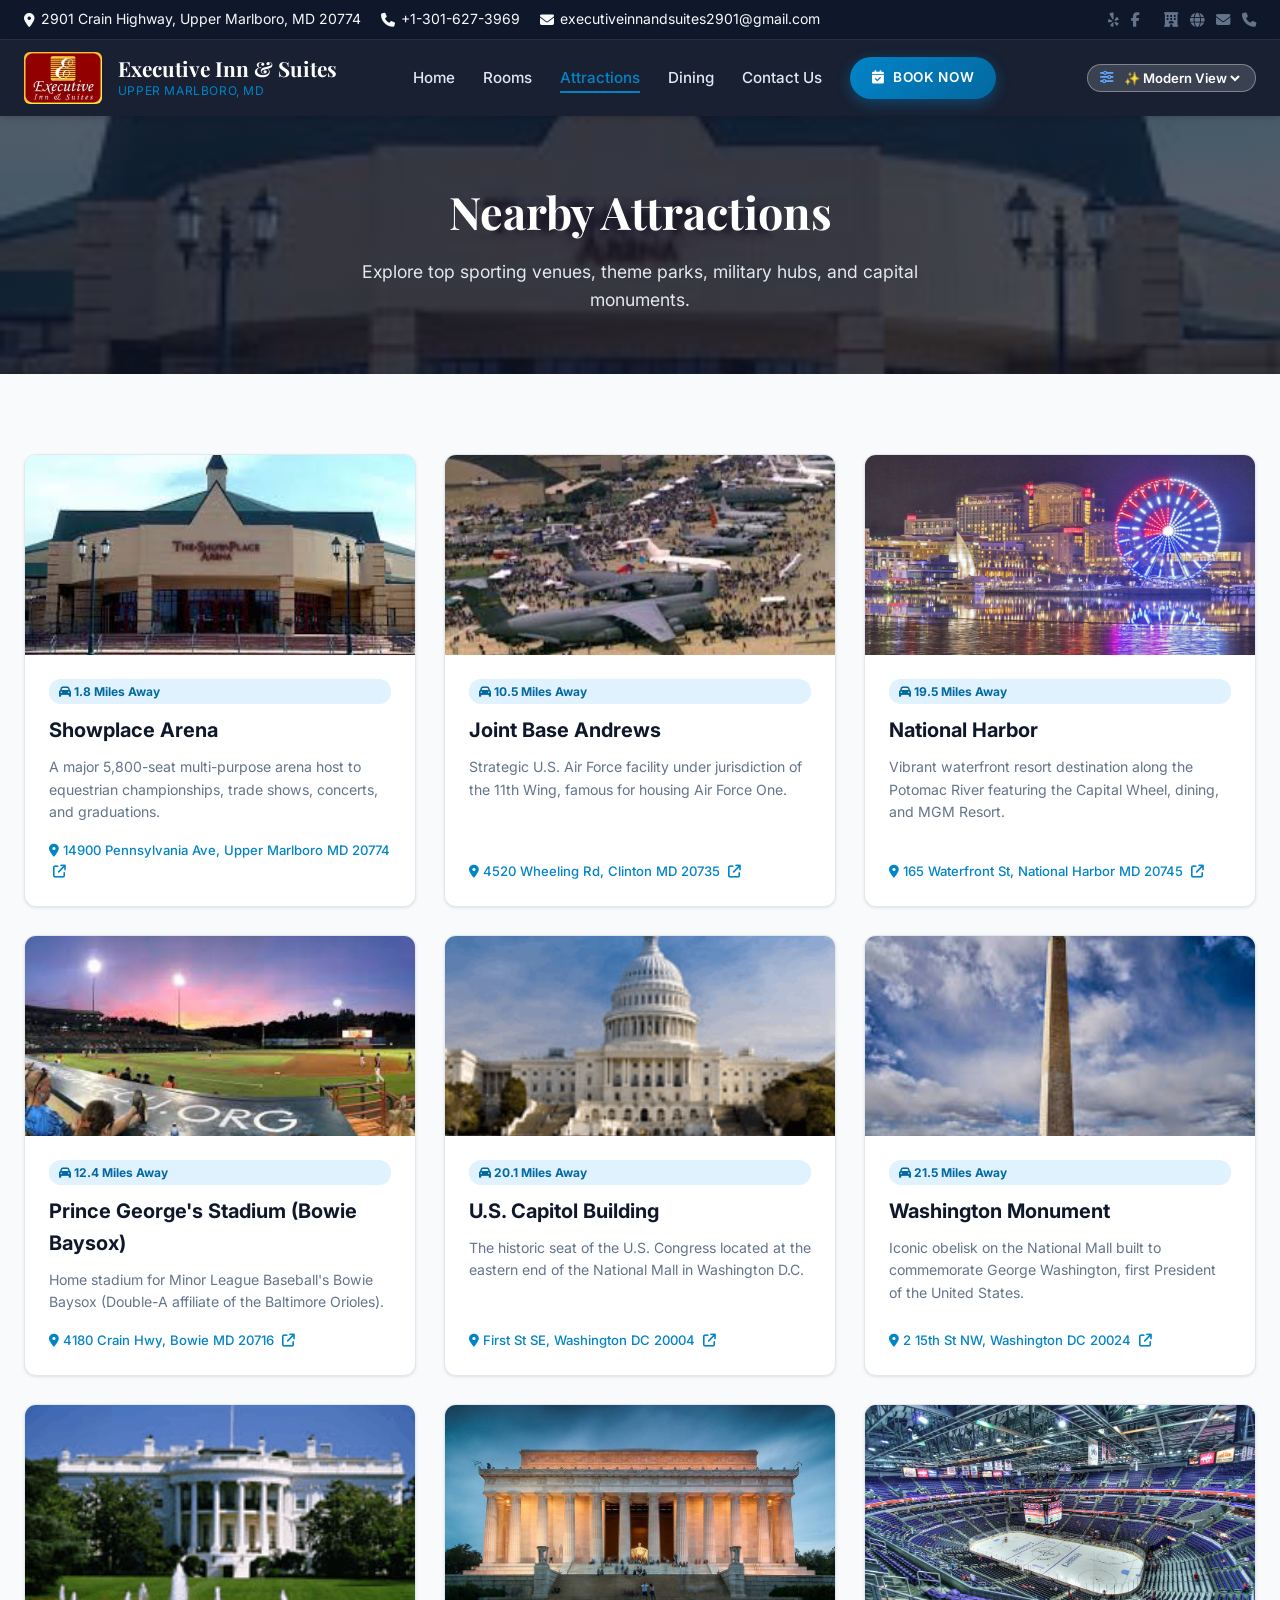
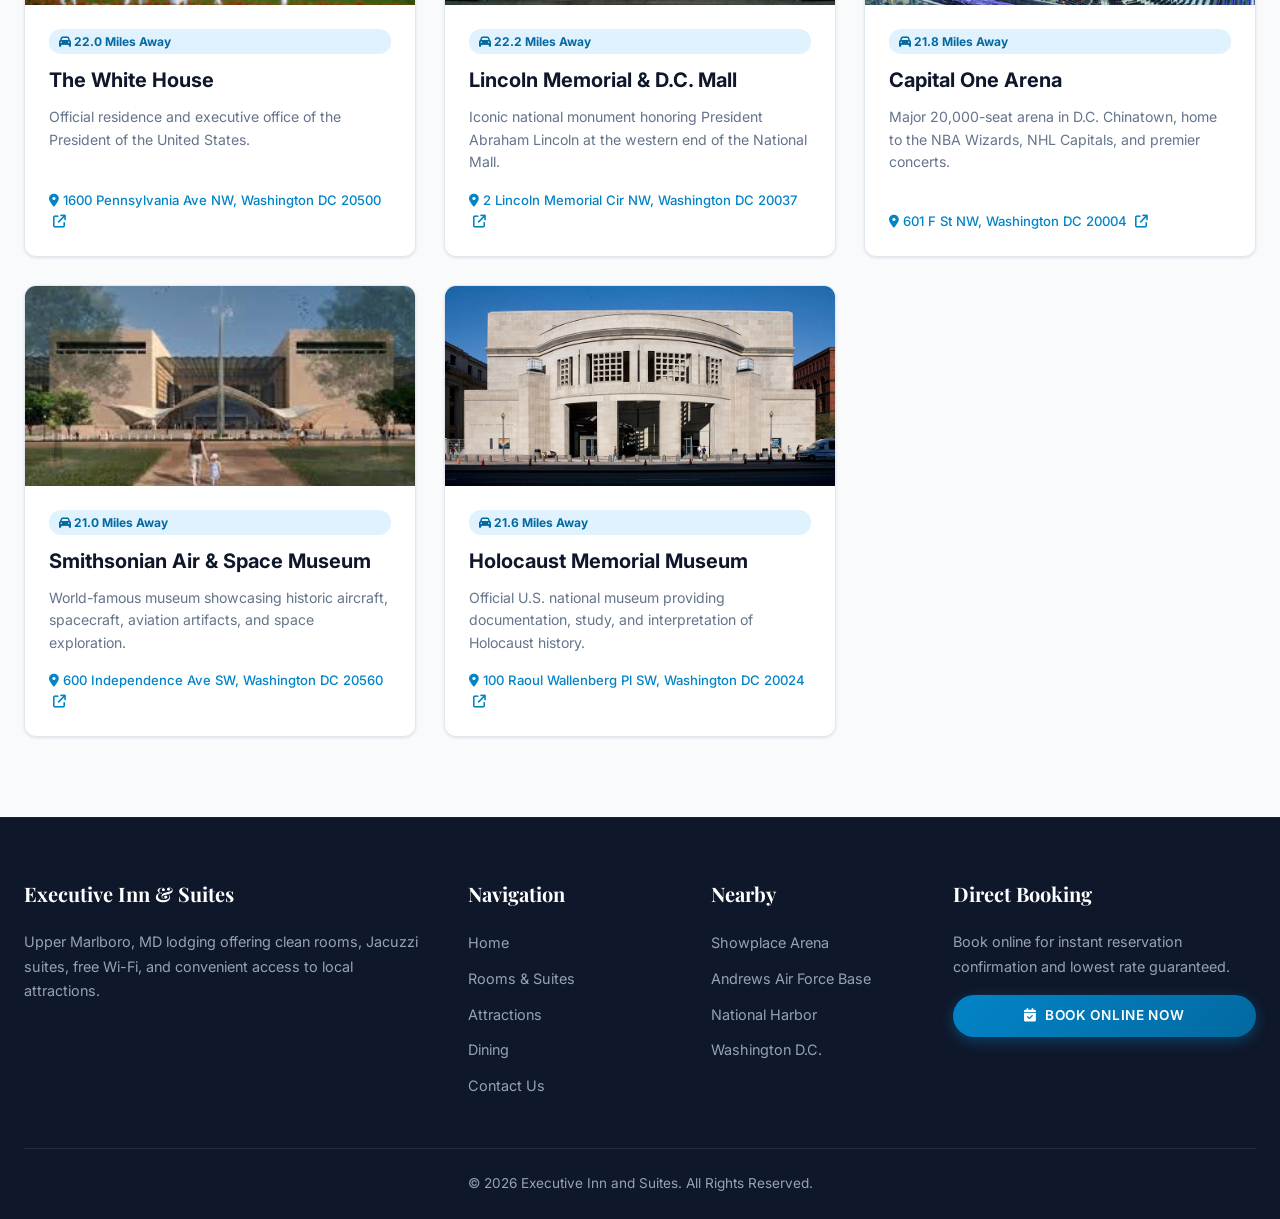
==== attractions.html @ c26bca95 "Enhance Modern View about section text with warm, high-converting hospitality copywriting" ====
<!DOCTYPE html>
<html lang="en">
<head>
  <script src="version-switcher.js"></script>
  <meta charset="UTF-8">
  <meta name="viewport" content="width=device-width, initial-scale=1.0">
  <title>Local Attractions | Executive Inn &amp; Suites Upper Marlboro MD</title>
  <meta name="description" content="Discover top attractions near Executive Inn &amp; Suites Upper Marlboro MD including Showplace Arena, Andrews AFB, National Harbor, and Washington D.C.">
  <link rel="canonical" href="https://www.executiveinnmd.com/attractions.html">
  <link rel="icon" href="assets/images/banner01-128x85.png" type="image/x-icon">
  <link rel="stylesheet" href="index.css?v=15.0">
  <link rel="stylesheet" href="https://cdnjs.cloudflare.com/ajax/libs/font-awesome/6.5.1/css/all.min.css">
</head>
<body>
  <div class="header-top">
    <div class="header-top-info">
      <a href="https://goo.gl/maps/h1s1gSwGKWCaCMSU7" target="_blank"><i class="fa-solid fa-location-dot"></i> 2901 Crain Highway, Upper Marlboro, MD 20774</a>
      <a href="tel:+13016273969" class="header-phone-btn"><i class="fa-solid fa-phone"></i> +1-301-627-3969</a>
      <a href="mailto:executiveinnandsuites2901@gmail.com"><i class="fa-solid fa-envelope"></i> executiveinnandsuites2901@gmail.com</a>
    </div>
    <div class="header-social">
      <a href="https://www.yelp.com/biz/executive-inn-and-suites-upper-marlboro" target="_blank" title="Yelp"><i class="fa-brands fa-yelp"></i></a>
      <a href="https://www.facebook.com/Executive-Inn-Suites-304655037137948" target="_blank" title="Facebook"><i class="fa-brands fa-facebook-f"></i></a>
      <a href="https://www.tripadvisor.com/Hotel_Review-g41416-d1391706-Reviews-Executive_Inn_Suites-Upper_Marlboro_Maryland.html" target="_blank" title="TripAdvisor"><i class="fa-brands fa-tripadvisor"></i></a>
      <a href="https://www.booking.com/hotel/us/upper-marlboro-2901-crain-highway.html" target="_blank" title="Booking.com"><i class="fa-solid fa-hotel"></i></a>
      <a href="https://www.expedia.com/Waldorf-Hotels-Executive-Inn-And-Suites.h8254074.Hotel-Information" target="_blank" title="Expedia"><i class="fa-solid fa-globe"></i></a>
      <a href="mailto:executiveinnandsuites2901@gmail.com" title="Email Us"><i class="fa-solid fa-envelope"></i></a>
      <a href="tel:+13016273969" title="Call Us"><i class="fa-solid fa-phone"></i></a>
    </div>
  </div>
<header class="main-header">
    <nav class="navbar">
      <a href="index.html" class="nav-brand">
        <img src="assets/images/banner01-232x155.jpg" alt="Executive Inn Logo" class="nav-logo-img">
        <div class="nav-brand-text">
          <h1>Executive Inn &amp; Suites</h1>
          <p>Upper Marlboro, MD</p>
        </div>
      </a>
      <button class="mobile-nav-toggle" id="mobileToggle" aria-label="Toggle Menu"><i class="fa-solid fa-bars"></i></button>
      <ul class="nav-menu" id="navMenu">
        <li><a href="index.html" class="nav-link">Home</a></li>
        <li><a href="rooms.html" class="nav-link">Rooms</a></li>
        <li><a href="attractions.html" class="nav-link active">Attractions</a></li>
        <li><a href="dining.html" class="nav-link">Dining</a></li>
        <li><a href="contactus.html" class="nav-link">Contact Us</a></li>
        <li>
          <a href="https://live.ipms247.com/booking/book-rooms-executiveinnandsuites" target="_blank" class="btn-book">
            <i class="fa-solid fa-calendar-check"></i> Book Now
          </a>
        </li>
      </ul>
      <div class="version-switcher-container">
          <i class="fa-solid fa-sliders" style="color: #60a5fa; font-size: 0.85rem;"></i>
          <select class="version-switcher-select" onchange="setSiteVersion(this.value)" aria-label="Select Content View">
            <option value="enhanced">✨ Modern View</option>
            <option value="classic">🏛️ Classic View</option>
          </select>
        </div>
    </nav>
  </header>

  <div style="background: linear-gradient(rgba(15,23,42,0.7), rgba(15,23,42,0.7)), url('assets/images/show-place-arena-278x181.jpg') center/cover; padding: 60px 20px; text-align: center; color: #ffffff;">
    <h1 style="font-family: var(--font-serif); font-size: 2.8rem;">Nearby Attractions</h1>
    <p style="color: #e2e8f0; font-size: 1.1rem; max-width: 650px; margin: 10px auto 0;">Explore top sporting venues, theme parks, military hubs, and capital monuments.</p>
  </div>

  <section class="section">
    <div class="container">
      <div class="card-list-grid">
        <div class="list-item-card">
          <a href="https://goo.gl/maps/XKga7tQXvGxiwuKd6" target="_blank" rel="noopener" aria-label="Map directions for Showplace Arena">
            <img src="assets/images/show-place-arena-278x181.jpg" alt="Showplace Arena" class="list-item-img">
          </a>
          <div class="list-item-content">
            <span class="list-item-distance"><i class="fa-solid fa-car"></i> 1.8 Miles Away</span>
            <h3 class="list-item-title">
              <a href="https://goo.gl/maps/XKga7tQXvGxiwuKd6" target="_blank" rel="noopener" style="color: inherit; text-decoration: none;">Showplace Arena</a>
            </h3>
            <p class="list-item-desc">A major 5,800-seat multi-purpose arena host to equestrian championships, trade shows, concerts, and graduations.</p>
            <div class="list-item-address">
              <a href="https://goo.gl/maps/XKga7tQXvGxiwuKd6" target="_blank" rel="noopener" style="color: var(--primary-color); text-decoration: none; font-weight: 500;">
                <i class="fa-solid fa-location-dot"></i> 14900 Pennsylvania Ave, Upper Marlboro MD 20774 <i class="fa-solid fa-arrow-up-right-from-square" style="font-size: 0.8rem; margin-left: 4px;"></i>
              </a>
            </div>
          </div>
        </div>

        <div class="list-item-card">
          <a href="https://goo.gl/maps/wHXnFmEs1hQ1q69e7" target="_blank" rel="noopener" aria-label="Map directions for Joint Base Andrews">
            <img src="assets/images/andrew-air-force-base-300x168.jpg" alt="Joint Base Andrews" class="list-item-img">
          </a>
          <div class="list-item-content">
            <span class="list-item-distance"><i class="fa-solid fa-car"></i> 10.5 Miles Away</span>
            <h3 class="list-item-title">
              <a href="https://goo.gl/maps/wHXnFmEs1hQ1q69e7" target="_blank" rel="noopener" style="color: inherit; text-decoration: none;">Joint Base Andrews</a>
            </h3>
            <p class="list-item-desc">Strategic U.S. Air Force facility under jurisdiction of the 11th Wing, famous for housing Air Force One.</p>
            <div class="list-item-address">
              <a href="https://goo.gl/maps/wHXnFmEs1hQ1q69e7" target="_blank" rel="noopener" style="color: var(--primary-color); text-decoration: none; font-weight: 500;">
                <i class="fa-solid fa-location-dot"></i> 4520 Wheeling Rd, Clinton MD 20735 <i class="fa-solid fa-arrow-up-right-from-square" style="font-size: 0.8rem; margin-left: 4px;"></i>
              </a>
            </div>
          </div>
        </div>

        <div class="list-item-card">
          <a href="https://goo.gl/maps/jRwJ7cnd4otcFzsK9" target="_blank" rel="noopener" aria-label="Map directions for National Harbor">
            <img src="assets/images/national-harbor-1162x872.jpg" alt="National Harbor" class="list-item-img">
          </a>
          <div class="list-item-content">
            <span class="list-item-distance"><i class="fa-solid fa-car"></i> 19.5 Miles Away</span>
            <h3 class="list-item-title">
              <a href="https://goo.gl/maps/jRwJ7cnd4otcFzsK9" target="_blank" rel="noopener" style="color: inherit; text-decoration: none;">National Harbor</a>
            </h3>
            <p class="list-item-desc">Vibrant waterfront resort destination along the Potomac River featuring the Capital Wheel, dining, and MGM Resort.</p>
            <div class="list-item-address">
              <a href="https://goo.gl/maps/jRwJ7cnd4otcFzsK9" target="_blank" rel="noopener" style="color: var(--primary-color); text-decoration: none; font-weight: 500;">
                <i class="fa-solid fa-location-dot"></i> 165 Waterfront St, National Harbor MD 20745 <i class="fa-solid fa-arrow-up-right-from-square" style="font-size: 0.8rem; margin-left: 4px;"></i>
              </a>
            </div>
          </div>
        </div>

        <div class="list-item-card">
          <a href="https://goo.gl/maps/EYKHugqFeu1YUjQX7" target="_blank" rel="noopener" aria-label="Map directions for Prince George's Stadium (Bowie Baysox)">
            <img src="assets/images/bays-ox-stadium-300x168.jpg" alt="Prince George's Stadium (Bowie Baysox)" class="list-item-img">
          </a>
          <div class="list-item-content">
            <span class="list-item-distance"><i class="fa-solid fa-car"></i> 12.4 Miles Away</span>
            <h3 class="list-item-title">
              <a href="https://goo.gl/maps/EYKHugqFeu1YUjQX7" target="_blank" rel="noopener" style="color: inherit; text-decoration: none;">Prince George's Stadium (Bowie Baysox)</a>
            </h3>
            <p class="list-item-desc">Home stadium for Minor League Baseball's Bowie Baysox (Double-A affiliate of the Baltimore Orioles).</p>
            <div class="list-item-address">
              <a href="https://goo.gl/maps/EYKHugqFeu1YUjQX7" target="_blank" rel="noopener" style="color: var(--primary-color); text-decoration: none; font-weight: 500;">
                <i class="fa-solid fa-location-dot"></i> 4180 Crain Hwy, Bowie MD 20716 <i class="fa-solid fa-arrow-up-right-from-square" style="font-size: 0.8rem; margin-left: 4px;"></i>
              </a>
            </div>
          </div>
        </div>

        <div class="list-item-card">
          <a href="https://goo.gl/maps/cAV4isNqbxvPhQEt6" target="_blank" rel="noopener" aria-label="Map directions for U.S. Capitol Building">
            <img src="assets/images/at23-216x146.png" alt="U.S. Capitol Building" class="list-item-img">
          </a>
          <div class="list-item-content">
            <span class="list-item-distance"><i class="fa-solid fa-car"></i> 20.1 Miles Away</span>
            <h3 class="list-item-title">
              <a href="https://goo.gl/maps/cAV4isNqbxvPhQEt6" target="_blank" rel="noopener" style="color: inherit; text-decoration: none;">U.S. Capitol Building</a>
            </h3>
            <p class="list-item-desc">The historic seat of the U.S. Congress located at the eastern end of the National Mall in Washington D.C.</p>
            <div class="list-item-address">
              <a href="https://goo.gl/maps/cAV4isNqbxvPhQEt6" target="_blank" rel="noopener" style="color: var(--primary-color); text-decoration: none; font-weight: 500;">
                <i class="fa-solid fa-location-dot"></i> First St SE, Washington DC 20004 <i class="fa-solid fa-arrow-up-right-from-square" style="font-size: 0.8rem; margin-left: 4px;"></i>
              </a>
            </div>
          </div>
        </div>

        <div class="list-item-card">
          <a href="https://goo.gl/maps/3it1n7smk642etW46" target="_blank" rel="noopener" aria-label="Map directions for Washington Monument">
            <img src="assets/images/unnamed-241x160.jpg" alt="Washington Monument" class="list-item-img">
          </a>
          <div class="list-item-content">
            <span class="list-item-distance"><i class="fa-solid fa-car"></i> 21.5 Miles Away</span>
            <h3 class="list-item-title">
              <a href="https://goo.gl/maps/3it1n7smk642etW46" target="_blank" rel="noopener" style="color: inherit; text-decoration: none;">Washington Monument</a>
            </h3>
            <p class="list-item-desc">Iconic obelisk on the National Mall built to commemorate George Washington, first President of the United States.</p>
            <div class="list-item-address">
              <a href="https://goo.gl/maps/3it1n7smk642etW46" target="_blank" rel="noopener" style="color: var(--primary-color); text-decoration: none; font-weight: 500;">
                <i class="fa-solid fa-location-dot"></i> 2 15th St NW, Washington DC 20024 <i class="fa-solid fa-arrow-up-right-from-square" style="font-size: 0.8rem; margin-left: 4px;"></i>
              </a>
            </div>
          </div>
        </div>

        <div class="list-item-card">
          <a href="https://goo.gl/maps/5qBUZ1wY8TC7Av787" target="_blank" rel="noopener" aria-label="Map directions for The White House">
            <img src="assets/images/at22-216x146.png" alt="The White House" class="list-item-img">
          </a>
          <div class="list-item-content">
            <span class="list-item-distance"><i class="fa-solid fa-car"></i> 22.0 Miles Away</span>
            <h3 class="list-item-title">
              <a href="https://goo.gl/maps/5qBUZ1wY8TC7Av787" target="_blank" rel="noopener" style="color: inherit; text-decoration: none;">The White House</a>
            </h3>
            <p class="list-item-desc">Official residence and executive office of the President of the United States.</p>
            <div class="list-item-address">
              <a href="https://goo.gl/maps/5qBUZ1wY8TC7Av787" target="_blank" rel="noopener" style="color: var(--primary-color); text-decoration: none; font-weight: 500;">
                <i class="fa-solid fa-location-dot"></i> 1600 Pennsylvania Ave NW, Washington DC 20500 <i class="fa-solid fa-arrow-up-right-from-square" style="font-size: 0.8rem; margin-left: 4px;"></i>
              </a>
            </div>
          </div>
        </div>

        <div class="list-item-card">
          <a href="https://goo.gl/maps/yomLstfcPJ7BQcK47" target="_blank" rel="noopener" aria-label="Map directions for Lincoln Memorial & D.C. Mall">
            <img src="assets/images/the-lincoln-memorial-800x533.jpg" alt="Lincoln Memorial & D.C. Mall" class="list-item-img">
          </a>
          <div class="list-item-content">
            <span class="list-item-distance"><i class="fa-solid fa-car"></i> 22.2 Miles Away</span>
            <h3 class="list-item-title">
              <a href="https://goo.gl/maps/yomLstfcPJ7BQcK47" target="_blank" rel="noopener" style="color: inherit; text-decoration: none;">Lincoln Memorial & D.C. Mall</a>
            </h3>
            <p class="list-item-desc">Iconic national monument honoring President Abraham Lincoln at the western end of the National Mall.</p>
            <div class="list-item-address">
              <a href="https://goo.gl/maps/yomLstfcPJ7BQcK47" target="_blank" rel="noopener" style="color: var(--primary-color); text-decoration: none; font-weight: 500;">
                <i class="fa-solid fa-location-dot"></i> 2 Lincoln Memorial Cir NW, Washington DC 20037 <i class="fa-solid fa-arrow-up-right-from-square" style="font-size: 0.8rem; margin-left: 4px;"></i>
              </a>
            </div>
          </div>
        </div>

        <div class="list-item-card">
          <a href="https://goo.gl/maps/mhLARyhnJe3e9UsQ6" target="_blank" rel="noopener" aria-label="Map directions for Capital One Arena">
            <img src="assets/images/verizon-center-1024x683.jpg" alt="Capital One Arena" class="list-item-img">
          </a>
          <div class="list-item-content">
            <span class="list-item-distance"><i class="fa-solid fa-car"></i> 21.8 Miles Away</span>
            <h3 class="list-item-title">
              <a href="https://goo.gl/maps/mhLARyhnJe3e9UsQ6" target="_blank" rel="noopener" style="color: inherit; text-decoration: none;">Capital One Arena</a>
            </h3>
            <p class="list-item-desc">Major 20,000-seat arena in D.C. Chinatown, home to the NBA Wizards, NHL Capitals, and premier concerts.</p>
            <div class="list-item-address">
              <a href="https://goo.gl/maps/mhLARyhnJe3e9UsQ6" target="_blank" rel="noopener" style="color: var(--primary-color); text-decoration: none; font-weight: 500;">
                <i class="fa-solid fa-location-dot"></i> 601 F St NW, Washington DC 20004 <i class="fa-solid fa-arrow-up-right-from-square" style="font-size: 0.8rem; margin-left: 4px;"></i>
              </a>
            </div>
          </div>
        </div>

        <div class="list-item-card">
          <a href="https://goo.gl/maps/PhPxn55zCx15AKXPA" target="_blank" rel="noopener" aria-label="Map directions for Smithsonian Air & Space Museum">
            <img src="assets/images/airandspace-297x170.jpg" alt="Smithsonian Air & Space Museum" class="list-item-img">
          </a>
          <div class="list-item-content">
            <span class="list-item-distance"><i class="fa-solid fa-car"></i> 21.0 Miles Away</span>
            <h3 class="list-item-title">
              <a href="https://goo.gl/maps/PhPxn55zCx15AKXPA" target="_blank" rel="noopener" style="color: inherit; text-decoration: none;">Smithsonian Air & Space Museum</a>
            </h3>
            <p class="list-item-desc">World-famous museum showcasing historic aircraft, spacecraft, aviation artifacts, and space exploration.</p>
            <div class="list-item-address">
              <a href="https://goo.gl/maps/PhPxn55zCx15AKXPA" target="_blank" rel="noopener" style="color: var(--primary-color); text-decoration: none; font-weight: 500;">
                <i class="fa-solid fa-location-dot"></i> 600 Independence Ave SW, Washington DC 20560 <i class="fa-solid fa-arrow-up-right-from-square" style="font-size: 0.8rem; margin-left: 4px;"></i>
              </a>
            </div>
          </div>
        </div>

        <div class="list-item-card">
          <a href="https://goo.gl/maps/Lgm5ARnaxp2jFx7S8" target="_blank" rel="noopener" aria-label="Map directions for Holocaust Memorial Museum">
            <img src="assets/images/holocaust-memorial-museum-959x516.jpg" alt="Holocaust Memorial Museum" class="list-item-img">
          </a>
          <div class="list-item-content">
            <span class="list-item-distance"><i class="fa-solid fa-car"></i> 21.6 Miles Away</span>
            <h3 class="list-item-title">
              <a href="https://goo.gl/maps/Lgm5ARnaxp2jFx7S8" target="_blank" rel="noopener" style="color: inherit; text-decoration: none;">Holocaust Memorial Museum</a>
            </h3>
            <p class="list-item-desc">Official U.S. national museum providing documentation, study, and interpretation of Holocaust history.</p>
            <div class="list-item-address">
              <a href="https://goo.gl/maps/Lgm5ARnaxp2jFx7S8" target="_blank" rel="noopener" style="color: var(--primary-color); text-decoration: none; font-weight: 500;">
                <i class="fa-solid fa-location-dot"></i> 100 Raoul Wallenberg Pl SW, Washington DC 20024 <i class="fa-solid fa-arrow-up-right-from-square" style="font-size: 0.8rem; margin-left: 4px;"></i>
              </a>
            </div>
          </div>
        </div>
      </div>
    </div>
  </section>

    <footer class="main-footer">
    <div class="container">
      <div class="footer-grid">
        <div class="footer-col">
          <h3>Executive Inn &amp; Suites</h3>
          <p>Upper Marlboro, MD lodging offering clean rooms, Jacuzzi suites, free Wi-Fi, and convenient access to local attractions.</p>
        </div>
        <div class="footer-col">
          <h4>Navigation</h4>
          <ul class="footer-links">
            <li><a href="index.html">Home</a></li>
            <li><a href="rooms.html">Rooms &amp; Suites</a></li>
            <li><a href="attractions.html">Attractions</a></li>
            <li><a href="dining.html">Dining</a></li>
            <li><a href="contactus.html">Contact Us</a></li>
          </ul>
        </div>
        <div class="footer-col">
          <h4>Nearby</h4>
          <ul class="footer-links">
            <li><a href="attractions.html">Showplace Arena</a></li>
            <li><a href="attractions.html">Andrews Air Force Base</a></li>
            <li><a href="attractions.html">National Harbor</a></li>
            <li><a href="attractions.html">Washington D.C.</a></li>
          </ul>
        </div>
        <div class="footer-col">
          <h4>Direct Booking</h4>
          <p>Book online for instant reservation confirmation and lowest rate guaranteed.</p>
          <a href="https://live.ipms247.com/booking/book-rooms-executiveinnandsuites" target="_blank" class="btn-book" style="width: 100%; justify-content: center;">
            <i class="fa-solid fa-calendar-check"></i> Book Online Now
          </a>
        </div>
      </div>
      <div class="footer-bottom">
        <p>&copy; <span class="copyright-year">2026</span> Executive Inn and Suites. All Rights Reserved.</p>
      </div>
    </div>
  </footer>

  <!-- Mobile Sticky Bar -->
  <div class="mobile-sticky-bar">
    <a href="tel:+13016273969" class="mobile-sticky-btn mobile-btn-call">
      <i class="fa-solid fa-phone"></i> Call Hotel
    </a>
    <a href="https://live.ipms247.com/booking/book-rooms-executiveinnandsuites" target="_blank" class="mobile-sticky-btn mobile-btn-book">
      <i class="fa-solid fa-calendar-check"></i> Book Online
    </a>
  </div>

  
      <script>
    document.getElementById('mobileToggle').addEventListener('click', function() {
      document.getElementById('navMenu').classList.toggle('active');
    });
    document.querySelectorAll('.copyright-year').forEach(function(el) {
      el.textContent = new Date().getFullYear();
    });
  </script>
</body>
</html>
</html>
---- index.css ----
/* Executive Inn & Suites Modern CSS Design System */
@import url('https://fonts.googleapis.com/css2?family=Inter:wght@300;400;500;600;700&family=Playfair+Display:wght@500;600;700&display=swap');

:root {
  --primary-color: #0284c7;
  --primary-dark: #0369a1;
  --primary-light: #e0f2fe;
  --accent-gold: #c59b27;
  --secondary-color: #0f172a;
  --bg-light: #f8fafc;
  --surface-card: #ffffff;
  --text-dark: #0f172a;
  --text-muted: #64748b;
  --border-color: #e2e8f0;
  --shadow-sm: 0 1px 3px rgba(0,0,0,0.1);
  --shadow-md: 0 4px 6px -1px rgba(0,0,0,0.1), 0 2px 4px -1px rgba(0,0,0,0.06);
  --shadow-lg: 0 10px 25px -5px rgba(0,0,0,0.1), 0 8px 10px -6px rgba(0,0,0,0.1);
  --radius-sm: 6px;
  --radius-md: 12px;
  --radius-lg: 20px;
  --font-sans: 'Inter', system-ui, -apple-system, sans-serif;
  --font-serif: 'Playfair Display', Georgia, serif;
}

* {
  box-sizing: border-box;
  margin: 0;
  padding: 0;
}

html {
  scroll-behavior: smooth;
  font-family: var(--font-sans);
  color: var(--text-dark);
  background-color: var(--bg-light);
  line-height: 1.6;
}

a {
  color: inherit;
  text-decoration: none;
}

img {
  max-width: 100%;
  height: auto;
  display: block;
}

/* Header & Nav */
.header-top {
  background-color: var(--secondary-color);
  color: #f8fafc;
  padding: 8px 24px;
  font-size: 0.875rem;
  display: flex;
  justify-content: space-between;
  align-items: center;
  border-bottom: 1px solid rgba(255,255,255,0.1);
}

.header-top-info {
  display: flex;
  gap: 20px;
  align-items: center;
}

.header-top-info a {
  display: flex;
  align-items: center;
  gap: 6px;
  transition: color 0.2s;
}

.header-top-info a:hover {
  color: var(--primary-color);
}

.header-social {
  display: flex;
  gap: 12px;
}

.header-social a {
  color: var(--text-muted);
  font-size: 0.9rem;
  transition: color 0.2s;
}

.header-social a:hover {
  color: var(--primary-color);
}

.main-header {
  position: sticky;
  top: 0;
  z-index: 1000;
  background-color: rgba(15, 23, 42, 0.96);
  backdrop-filter: blur(10px);
  box-shadow: var(--shadow-md);
}

.navbar {
  position: relative;
  max-width: 1280px;
  margin: 0 auto;
  padding: 12px 24px;
  display: flex;
  justify-content: space-between;
  align-items: center;
}

.nav-brand {
  display: flex;
  align-items: center;
  gap: 16px;
}

.nav-logo-img {
  height: 52px;
  border-radius: var(--radius-sm);
  object-fit: contain;
}

.nav-brand-text h1 {
  font-family: var(--font-serif);
  font-size: 1.3rem;
  color: #ffffff;
  font-weight: 700;
  line-height: 1.2;
}

.nav-brand-text p {
  font-size: 0.75rem;
  color: var(--primary-color);
  letter-spacing: 0.05em;
  text-transform: uppercase;
}

.nav-menu {
  display: flex;
  list-style: none;
  gap: 28px;
  align-items: center;
}

.nav-link {
  color: #e2e8f0;
  font-weight: 500;
  font-size: 0.95rem;
  padding: 6px 0;
  position: relative;
  transition: color 0.2s;
}

.nav-link:hover, .nav-link.active {
  color: var(--primary-color);
}

.nav-link.active::after {
  content: '';
  position: absolute;
  bottom: 0;
  left: 0;
  width: 100%;
  height: 2px;
  background-color: var(--primary-color);
}

.btn-book {
  background: linear-gradient(135deg, var(--primary-color), var(--primary-dark));
  color: #ffffff;
  font-weight: 600;
  padding: 10px 22px;
  border-radius: 30px;
  box-shadow: 0 4px 14px rgba(2, 132, 199, 0.4);
  transition: all 0.3s ease;
  display: inline-flex;
  align-items: center;
  gap: 8px;
  border: none;
  cursor: pointer;
  text-transform: uppercase;
  font-size: 0.85rem;
  letter-spacing: 0.05em;
}

.btn-book:hover {
  transform: translateY(-2px);
  box-shadow: 0 6px 20px rgba(2, 132, 199, 0.6);
  background: linear-gradient(135deg, #0369a1, var(--primary-color));
  color: #ffffff;
}

.mobile-nav-toggle {
  display: none;
  background: none;
  border: none;
  color: #ffffff;
  font-size: 1.5rem;
  cursor: pointer;
}

/* Hero Section */
.hero {
  position: relative;
  min-height: 85vh;
  display: flex;
  flex-direction: column;
  justify-content: flex-end;
  align-items: center;
  background: url('assets/images/corporate-3-1920x980.jpg') center/cover no-repeat;
  color: #ffffff;
  text-align: center;
  padding: 40px 20px 50px;
}

.hero-content {
  max-width: 860px;
  margin: 0 auto;
  z-index: 2;
  background: transparent;
  backdrop-filter: none;
  -webkit-backdrop-filter: none;
  padding: 20px;
  border: none;
  box-shadow: none;
}

.hero-badge {
  display: inline-block;
  background: rgba(15, 23, 42, 0.7);
  border: 1px solid var(--primary-color);
  color: #38bdf8;
  padding: 6px 16px;
  border-radius: 20px;
  font-size: 0.85rem;
  font-weight: 600;
  letter-spacing: 0.1em;
  text-transform: uppercase;
  margin-bottom: 20px;
  box-shadow: 0 4px 12px rgba(0,0,0,0.5);
}

.hero-title {
  font-family: var(--font-serif);
  font-size: 3.5rem;
  font-weight: 700;
  margin-bottom: 12px;
  line-height: 1.15;
  color: #ffffff;
  text-shadow: 0 4px 18px rgba(0,0,0,0.95), 0 2px 6px rgba(0,0,0,0.9);
}

.hero-phone-number {
  font-size: 1.4rem;
  color: #ffffff;
  margin-bottom: 24px;
  font-weight: 600;
  text-shadow: 0 3px 12px rgba(0,0,0,0.95), 0 1px 4px rgba(0,0,0,0.9);
}

.hero-phone-number a {
  color: #38bdf8;
  text-decoration: underline;
  margin-left: 6px;
}

.hero-phone-number a:hover {
  color: #7dd3fc;
}

.nav-phone-btn {
  background-color: rgba(2, 132, 199, 0.15);
  color: var(--primary-color) !important;
  border: 1px solid var(--primary-color);
  padding: 8px 16px;
  border-radius: var(--radius-sm);
  font-weight: 600;
  display: inline-flex;
  align-items: center;
  gap: 8px;
  transition: all 0.2s;
}

.nav-phone-btn:hover {
  background-color: var(--primary-color);
  color: #ffffff !important;
}

.btn-phone {
  background-color: #16a34a;
  color: #ffffff;
  padding: 14px 28px;
  border-radius: var(--radius-sm);
  font-weight: 600;
  font-size: 0.95rem;
  display: inline-flex;
  align-items: center;
  gap: 8px;
  transition: background-color 0.2s, transform 0.2s;
  box-shadow: 0 4px 14px rgba(22, 163, 74, 0.4);
}

.btn-phone:hover {
  background-color: #15803d;
  transform: translateY(-2px);
  color: #ffffff;
}

.hero-actions {
  display: flex;
  gap: 16px;
  justify-content: center;
  flex-wrap: wrap;
}

.btn-secondary {
  background: rgba(255, 255, 255, 0.15);
  backdrop-filter: blur(10px);
  color: #ffffff;
  border: 1px solid rgba(255, 255, 255, 0.3);
  font-weight: 600;
  padding: 12px 28px;
  border-radius: 30px;
  transition: all 0.3s;
  display: inline-flex;
  align-items: center;
  gap: 8px;
}

.btn-secondary:hover {
  background: rgba(255, 255, 255, 0.25);
  border-color: #ffffff;
  color: #ffffff;
}

/* Quick Info Bar */
.quick-info-bar {
  background-color: #ffffff;
  box-shadow: var(--shadow-lg);
  border-radius: var(--radius-md);
  max-width: 1100px;
  margin: -50px auto 60px;
  position: relative;
  z-index: 10;
  padding: 24px 32px;
  display: grid;
  grid-template-columns: repeat(auto-fit, minmax(220px, 1fr));
  gap: 24px;
}

.info-item {
  display: flex;
  align-items: center;
  gap: 16px;
}

.info-icon {
  width: 48px;
  height: 48px;
  background: var(--primary-light);
  color: var(--primary-dark);
  border-radius: 50%;
  display: flex;
  align-items: center;
  justify-content: center;
  font-size: 1.25rem;
  flex-shrink: 0;
}

.info-text h3 {
  font-size: 0.95rem;
  font-weight: 700;
  color: var(--text-dark);
}

.info-text p {
  font-size: 0.85rem;
  color: var(--text-muted);
}

/* Container & Sections */
.container {
  max-width: 1280px;
  margin: 0 auto;
  padding: 0 24px;
}

.section {
  padding: 80px 0;
}

.section-title-wrap {
  text-align: center;
  max-width: 700px;
  margin: 0 auto 50px;
}

.section-subtitle {
  color: var(--primary-color);
  font-weight: 700;
  font-size: 0.85rem;
  text-transform: uppercase;
  letter-spacing: 0.15em;
  margin-bottom: 8px;
}

.section-title {
  font-family: var(--font-serif);
  font-size: 2.4rem;
  color: var(--text-dark);
  font-weight: 700;
}

/* Room Cards Grid */
.rooms-grid {
  display: grid;
  grid-template-columns: repeat(auto-fit, minmax(320px, 1fr));
  gap: 32px;
}

.room-card {
  background: var(--surface-card);
  border-radius: var(--radius-md);
  overflow: hidden;
  box-shadow: var(--shadow-md);
  transition: transform 0.3s ease, box-shadow 0.3s ease;
  display: flex;
  flex-direction: column;
}

.room-card:hover {
  transform: translateY(-6px);
  box-shadow: var(--shadow-lg);
}

.room-img-wrap {
  position: relative;
  height: 230px;
  overflow: hidden;
}

.room-img {
  width: 100%;
  height: 100%;
  object-fit: cover;
  transition: transform 0.5s ease;
}

.room-card:hover .room-img {
  transform: scale(1.05);
}

.room-badge {
  position: absolute;
  top: 16px;
  right: 16px;
  background: rgba(15, 23, 42, 0.85);
  color: var(--primary-color);
  padding: 4px 12px;
  border-radius: 20px;
  font-size: 0.75rem;
  font-weight: 600;
  backdrop-filter: blur(4px);
}

.room-body {
  padding: 24px;
  display: flex;
  flex-direction: column;
  flex-grow: 1;
}

.room-title {
  font-family: var(--font-serif);
  font-size: 1.35rem;
  margin-bottom: 12px;
  color: var(--text-dark);
}

.room-desc {
  font-size: 0.9rem;
  color: var(--text-muted);
  margin-bottom: 20px;
  flex-grow: 1;
}

.room-amenities {
  display: flex;
  flex-wrap: wrap;
  gap: 8px;
  margin-bottom: 24px;
}

.tag {
  background: #f1f5f9;
  color: #475569;
  font-size: 0.78rem;
  padding: 4px 10px;
  border-radius: 6px;
  font-weight: 500;
}

.room-footer {
  display: flex;
  justify-content: space-between;
  align-items: center;
  padding-top: 16px;
  border-top: 1px solid var(--border-color);
}

/* Feature Boxes */
.features-grid {
  display: grid;
  grid-template-columns: repeat(auto-fit, minmax(250px, 1fr));
  gap: 24px;
}

.feature-box {
  background: var(--surface-card);
  padding: 30px 24px;
  border-radius: var(--radius-md);
  box-shadow: var(--shadow-sm);
  border: 1px solid var(--border-color);
  text-align: center;
  transition: all 0.3s;
}

.feature-box:hover {
  border-color: var(--primary-color);
  box-shadow: var(--shadow-md);
}

.feature-icon-lg {
  font-size: 2.5rem;
  color: var(--primary-color);
  margin-bottom: 16px;
}

.feature-box h3 {
  font-size: 1.15rem;
  font-weight: 700;
  margin-bottom: 10px;
}

.feature-box p {
  font-size: 0.88rem;
  color: var(--text-muted);
}

/* Policy Table Grid */
.policy-grid {
  display: grid;
  grid-template-columns: repeat(auto-fit, minmax(320px, 1fr));
  gap: 32px;
}

.policy-card {
  background: var(--surface-card);
  padding: 32px;
  border-radius: var(--radius-md);
  box-shadow: var(--shadow-md);
  border-top: 4px solid var(--primary-color);
}

.policy-card h3 {
  font-family: var(--font-serif);
  font-size: 1.5rem;
  margin-bottom: 20px;
  color: var(--text-dark);
}

.policy-list {
  list-style: none;
}

.policy-list li {
  padding: 10px 0;
  border-bottom: 1px solid var(--border-color);
  font-size: 0.92rem;
  display: flex;
  align-items: center;
  gap: 12px;
}

.policy-list li:last-child {
  border-bottom: none;
}

.policy-icon {
  color: var(--primary-color);
  font-size: 1.1rem;
}

/* Cards & Lists */
.card-list-grid {
  display: grid;
  grid-template-columns: repeat(auto-fit, minmax(340px, 1fr));
  gap: 28px;
}

.list-item-card {
  background: var(--surface-card);
  border-radius: var(--radius-md);
  overflow: hidden;
  box-shadow: var(--shadow-sm);
  border: 1px solid var(--border-color);
  display: flex;
  flex-direction: column;
}

.list-item-img {
  height: 200px;
  width: 100%;
  object-fit: cover;
}

.list-item-content {
  padding: 24px;
  display: flex;
  flex-direction: column;
  flex-grow: 1;
}

.list-item-distance {
  display: inline-block;
  background: var(--primary-light);
  color: var(--primary-dark);
  font-weight: 700;
  font-size: 0.75rem;
  padding: 3px 10px;
  border-radius: 12px;
  margin-bottom: 10px;
}

.list-item-title {
  font-size: 1.25rem;
  font-weight: 700;
  margin-bottom: 10px;
}

.list-item-desc {
  font-size: 0.88rem;
  color: var(--text-muted);
  margin-bottom: 16px;
  flex-grow: 1;
}

.list-item-address {
  font-size: 0.82rem;
  color: #475569;
  display: flex;
  align-items: center;
  gap: 6px;
  font-weight: 500;
}

/* Map & Weather Section */
.map-weather-section {
  display: grid;
  grid-template-columns: 2fr 1fr;
  gap: 32px;
  align-items: start;
}

@media (max-width: 992px) {
  .map-weather-section {
    grid-template-columns: 1fr;
  }
}

.map-container {
  border-radius: var(--radius-md);
  overflow: hidden;
  box-shadow: var(--shadow-md);
  height: 420px;
}

.map-container iframe {
  width: 100%;
  height: 100%;
  border: None;
}

.sidebar-box {
  background: var(--secondary-color);
  color: #ffffff;
  padding: 32px;
  border-radius: var(--radius-md);
  box-shadow: var(--shadow-md);
}

.sidebar-box h3 {
  font-family: var(--font-serif);
  font-size: 1.35rem;
  margin-bottom: 16px;
  color: var(--primary-color);
}

/* Contact Form */
.contact-grid {
  display: grid;
  grid-template-columns: 1fr 1fr;
  gap: 40px;
}

@media (max-width: 850px) {
  .contact-grid {
    grid-template-columns: 1fr;
  }
}

.contact-card {
  background: var(--surface-card);
  padding: 36px;
  border-radius: var(--radius-md);
  box-shadow: var(--shadow-md);
}

/* Footer */
.main-footer {
  background-color: var(--secondary-color);
  color: #94a3b8;
  padding: 60px 0 24px;
  border-top: 1px solid rgba(255,255,255,0.05);
}

.footer-grid {
  display: grid;
  grid-template-columns: 2fr 1fr 1fr 1.5fr;
  gap: 40px;
  margin-bottom: 40px;
}

@media (max-width: 992px) {
  .footer-grid {
    grid-template-columns: 1fr 1fr;
  }
}

@media (max-width: 600px) {
  .footer-grid {
    grid-template-columns: 1fr;
  }
}

.footer-col h3, .footer-col h4 {
  color: #ffffff;
  font-family: var(--font-serif);
  font-size: 1.25rem;
  margin-bottom: 20px;
}

.footer-col p {
  font-size: 0.9rem;
  line-height: 1.7;
  margin-bottom: 16px;
}

.footer-links {
  list-style: none;
}

.footer-links li {
  margin-bottom: 10px;
}

.footer-links a {
  color: #94a3b8;
  transition: color 0.2s;
  font-size: 0.9rem;
}

.footer-links a:hover {
  color: var(--primary-color);
}

.footer-bottom {
  text-align: center;
  padding-top: 24px;
  border-top: 1px solid rgba(255,255,255,0.08);
  font-size: 0.85rem;
}

/* Mobile Sticky Action Bar */
.mobile-sticky-bar {
  display: none;
  position: fixed;
  bottom: 0;
  left: 0;
  right: 0;
  background: var(--secondary-color);
  border-top: 1px solid rgba(255,255,255,0.1);
  padding: 10px 16px;
  z-index: 9999;
  grid-template-columns: 1fr 1fr;
  gap: 12px;
  box-shadow: 0 -4px 15px rgba(0,0,0,0.3);
}

.mobile-sticky-btn {
  display: flex;
  align-items: center;
  justify-content: center;
  gap: 8px;
  padding: 12px;
  border-radius: 25px;
  font-weight: 700;
  font-size: 0.85rem;
  text-transform: uppercase;
}

.mobile-btn-call {
  background: #ffffff;
  color: var(--secondary-color);
}

.mobile-btn-book {
  background: var(--primary-color);
  color: #ffffff;
}

@media (max-width: 768px) {
  .header-top {
    display: none;
  }
  .hero {
    min-height: 80vh;
    padding: 30px 16px 50px;
  }
  .nav-menu {
    display: none;
    position: absolute;
    top: 100%;
    left: 0;
    width: 100%;
    background: var(--secondary-color);
    flex-direction: column;
    padding: 20px;
    box-shadow: var(--shadow-lg);
    z-index: 9999;
  }
  .nav-menu.active {
    display: flex !important;
  }
  .mobile-nav-toggle {
    display: block;
    background: none;
    border: none;
    color: #ffffff;
    font-size: 1.6rem;
    cursor: pointer;
    padding: 6px 10px;
  }
  .hero-title {
    font-size: 2.2rem;
  }
  .hero-actions {
    flex-direction: column;
    gap: 12px;
    width: 100%;
    max-width: 340px;
    margin: 0 auto;
  }
  .hero-actions .btn-book,
  .hero-actions .btn-secondary {
    width: 100%;
    text-align: center;
    justify-content: center;
  }
  .mobile-sticky-bar {
    display: grid;
  }
  body {
    padding-bottom: 70px;
  }
}

/* Dual-View Version Switcher Styles */
.version-switcher-container {
  display: inline-flex;
  align-items: center;
  gap: 6px;
  background: rgba(255, 255, 255, 0.15);
  border: 1px solid rgba(255, 255, 255, 0.35);
  border-radius: 20px;
  padding: 4px 12px;
  margin-left: 14px;
  vertical-align: middle;
}

.version-switcher-select {
  background: transparent;
  color: #ffffff;
  border: none;
  font-size: 0.82rem;
  font-weight: 600;
  cursor: pointer;
  outline: none;
  font-family: inherit;
}

.version-switcher-select option {
  background: #0f172a;
  color: #ffffff;
  font-weight: 500;
}

/* Visibility Rules based on data-site-version */
html[data-site-version="classic"] .version-enhanced {
  display: none !important;
}

html[data-site-version="enhanced"] .version-classic {
  display: none !important;
}
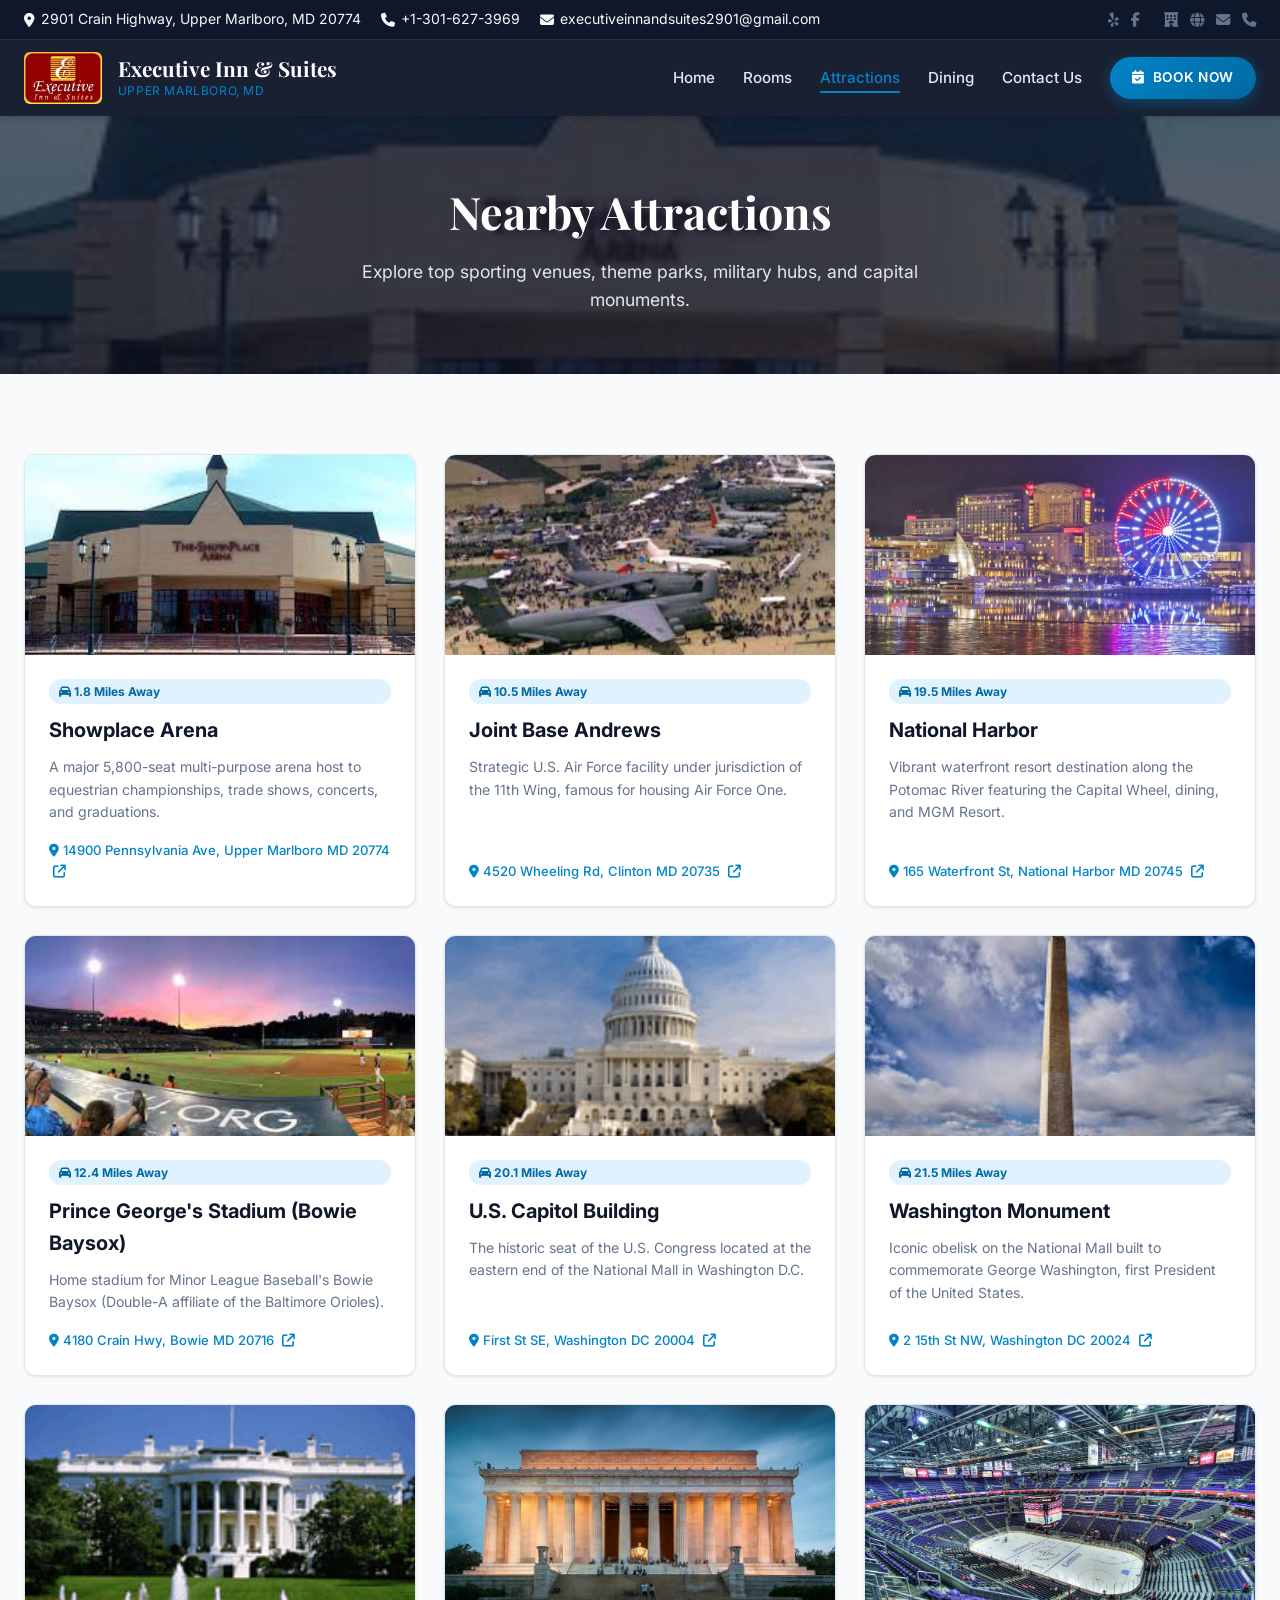
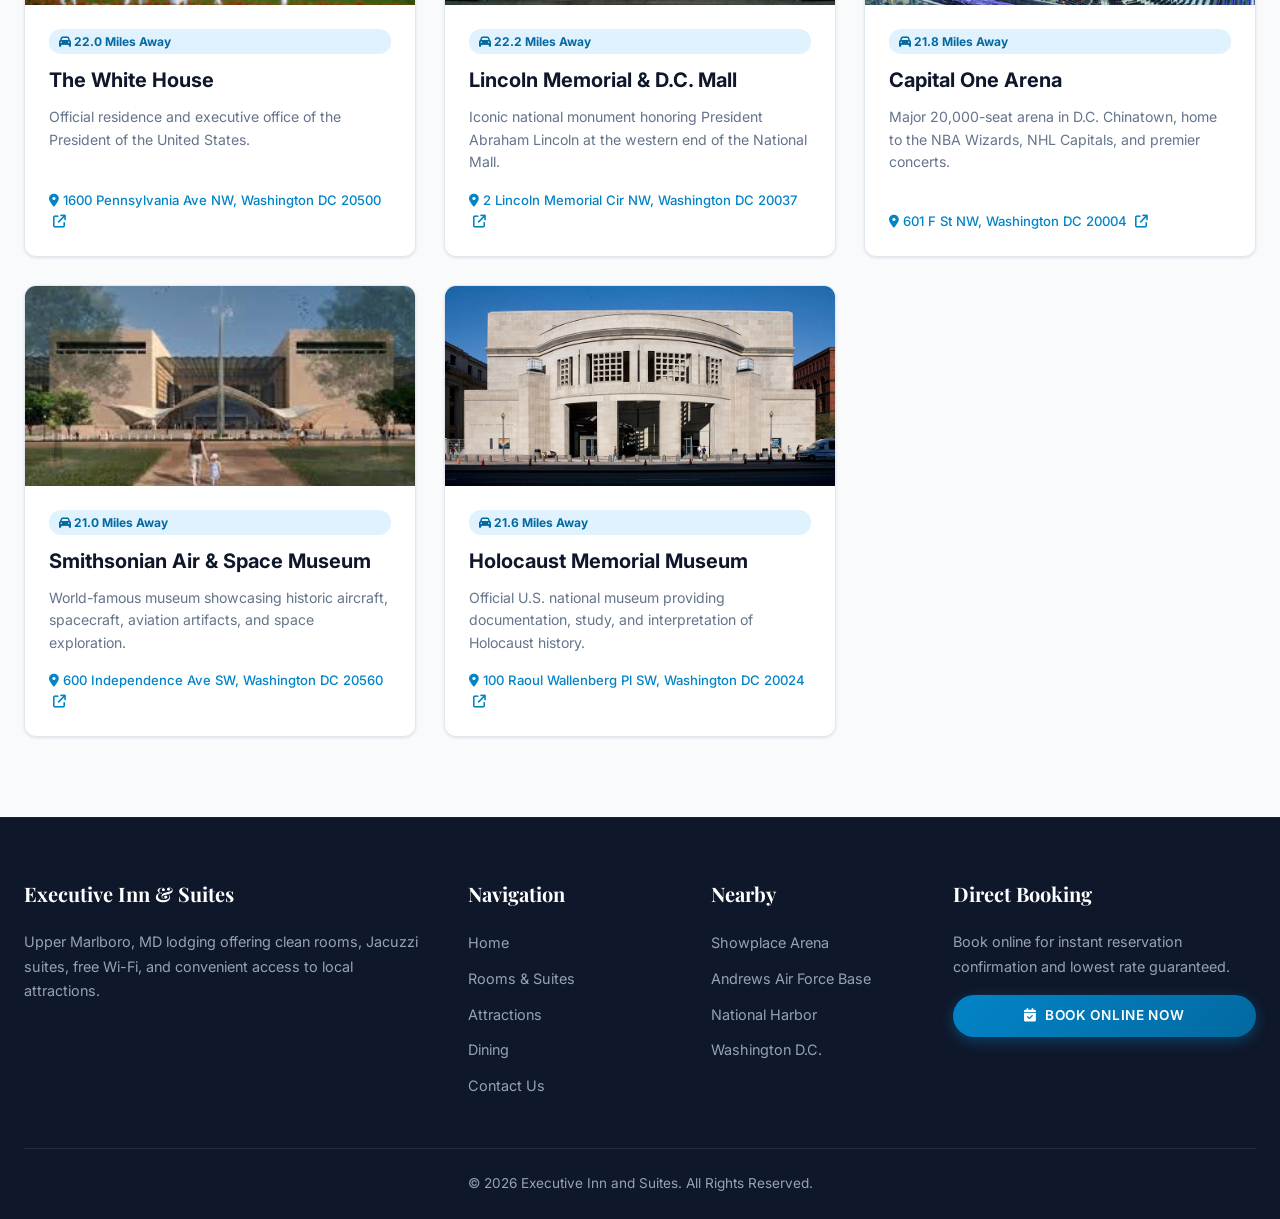
==== commit e71ee6df: "Permanently adopt enhanced hospitality copy for home page about section and remove version switcher " ====
--- a/attractions.html
+++ b/attractions.html
@@ -1,14 +1,13 @@
 <!DOCTYPE html>
 <html lang="en">
 <head>
-  <script src="version-switcher.js"></script>
   <meta charset="UTF-8">
   <meta name="viewport" content="width=device-width, initial-scale=1.0">
   <title>Local Attractions | Executive Inn &amp; Suites Upper Marlboro MD</title>
   <meta name="description" content="Discover top attractions near Executive Inn &amp; Suites Upper Marlboro MD including Showplace Arena, Andrews AFB, National Harbor, and Washington D.C.">
   <link rel="canonical" href="https://www.executiveinnmd.com/attractions.html">
   <link rel="icon" href="assets/images/banner01-128x85.png" type="image/x-icon">
-  <link rel="stylesheet" href="index.css?v=15.0">
+  <link rel="stylesheet" href="index.css?v=16.0">
   <link rel="stylesheet" href="https://cdnjs.cloudflare.com/ajax/libs/font-awesome/6.5.1/css/all.min.css">
 </head>
 <body>
@@ -50,13 +49,7 @@
           </a>
         </li>
       </ul>
-      <div class="version-switcher-container">
-          <i class="fa-solid fa-sliders" style="color: #60a5fa; font-size: 0.85rem;"></i>
-          <select class="version-switcher-select" onchange="setSiteVersion(this.value)" aria-label="Select Content View">
-            <option value="enhanced">✨ Modern View</option>
-            <option value="classic">🏛️ Classic View</option>
-          </select>
-        </div>
+      
     </nav>
   </header>
 
--- a/index.css
+++ b/index.css
@@ -877,41 +877,3 @@
   }
 }
 
-/* Dual-View Version Switcher Styles */
-.version-switcher-container {
-  display: inline-flex;
-  align-items: center;
-  gap: 6px;
-  background: rgba(255, 255, 255, 0.15);
-  border: 1px solid rgba(255, 255, 255, 0.35);
-  border-radius: 20px;
-  padding: 4px 12px;
-  margin-left: 14px;
-  vertical-align: middle;
-}
-
-.version-switcher-select {
-  background: transparent;
-  color: #ffffff;
-  border: none;
-  font-size: 0.82rem;
-  font-weight: 600;
-  cursor: pointer;
-  outline: none;
-  font-family: inherit;
-}
-
-.version-switcher-select option {
-  background: #0f172a;
-  color: #ffffff;
-  font-weight: 500;
-}
-
-/* Visibility Rules based on data-site-version */
-html[data-site-version="classic"] .version-enhanced {
-  display: none !important;
-}
-
-html[data-site-version="enhanced"] .version-classic {
-  display: none !important;
-}
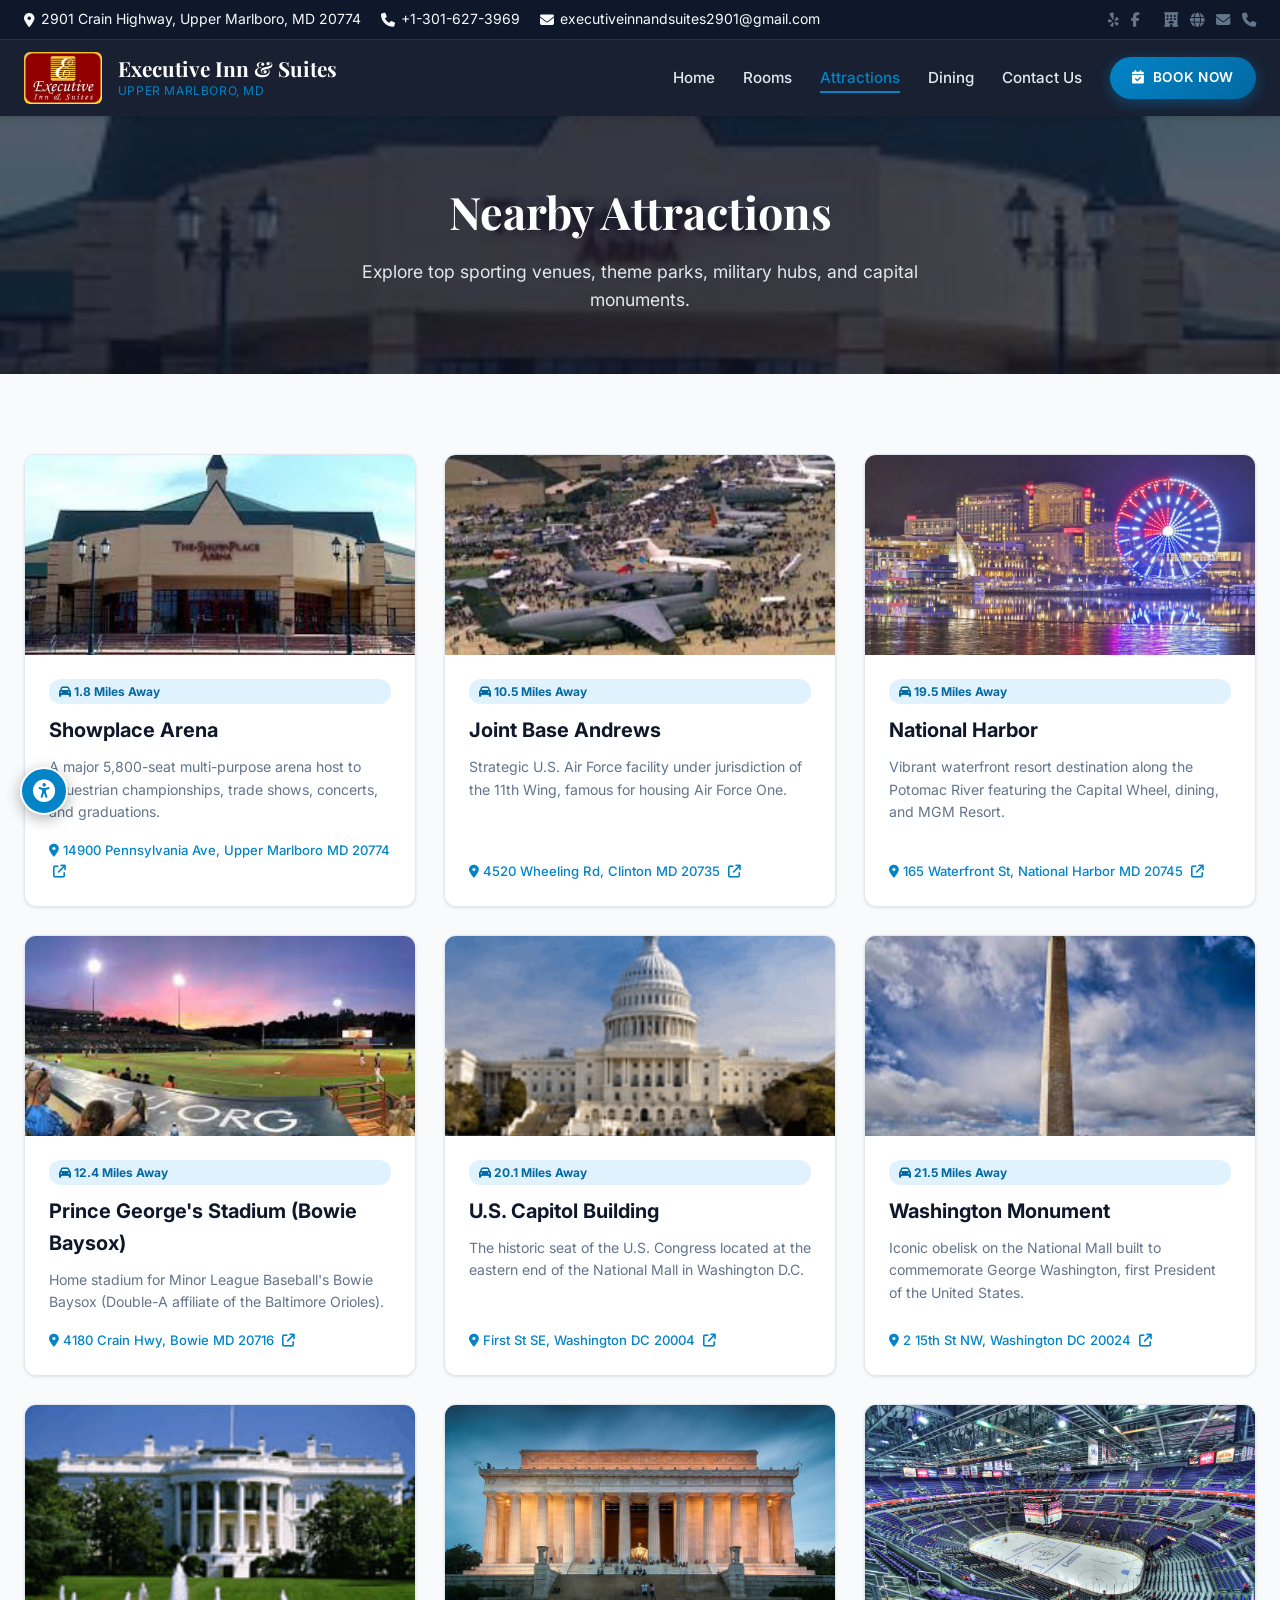
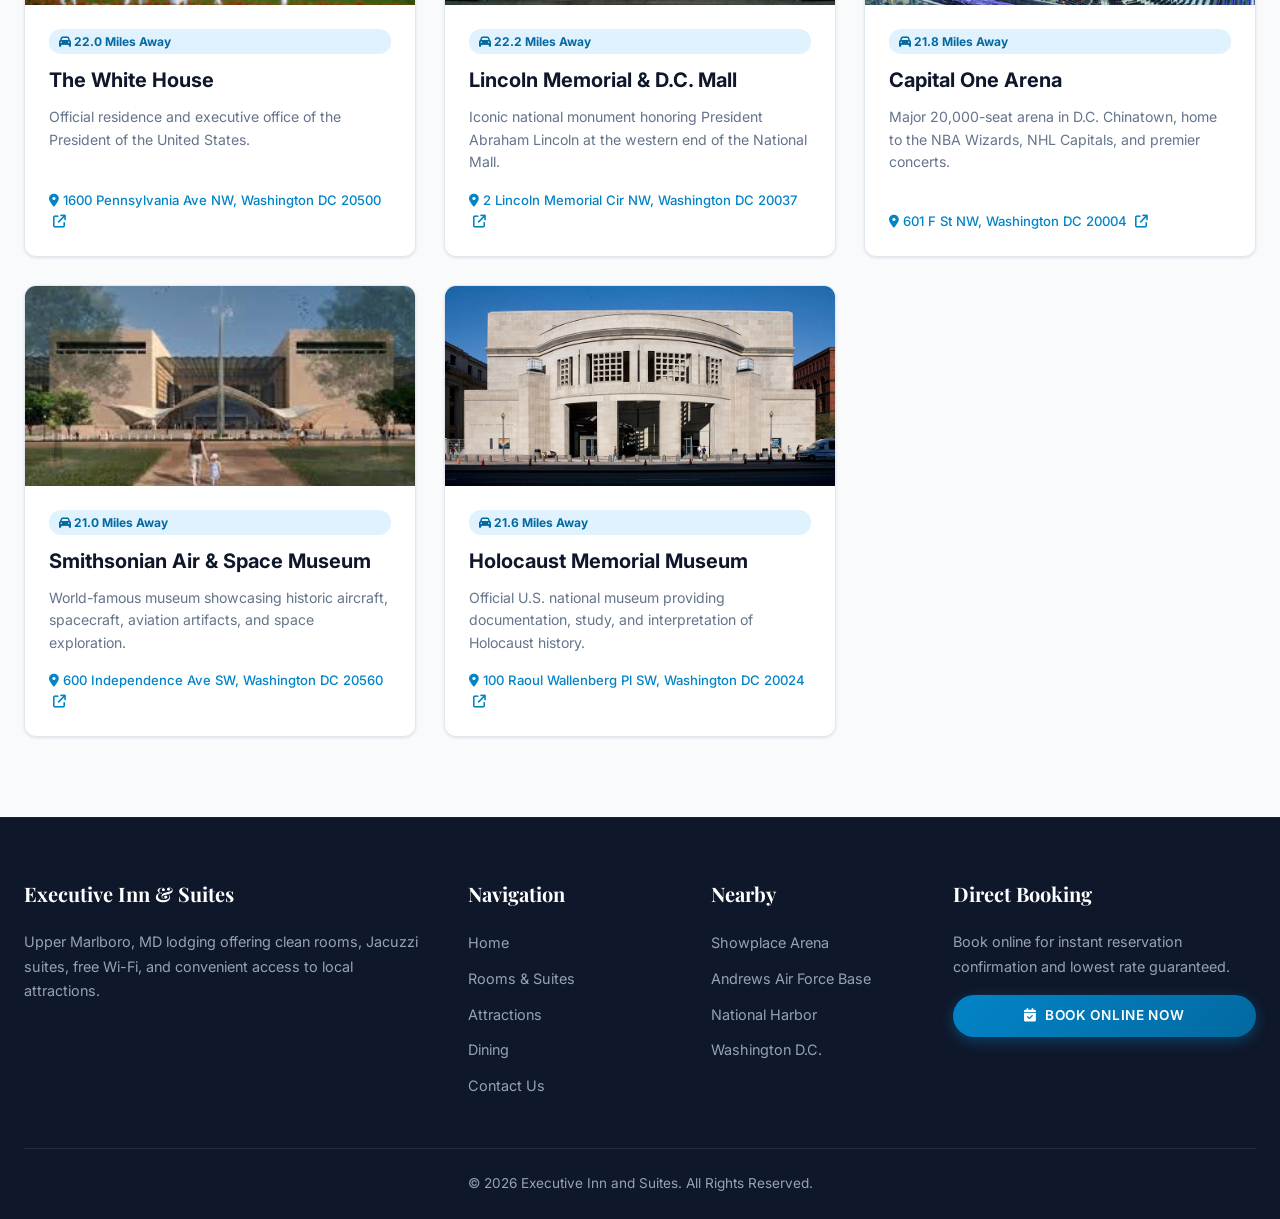
==== commit dbb5316b: "Hyperlink all 11 dining options with Google Maps and add Accessibility Menu widget to all pages" ====
--- a/attractions.html
+++ b/attractions.html
@@ -7,8 +7,9 @@
   <meta name="description" content="Discover top attractions near Executive Inn &amp; Suites Upper Marlboro MD including Showplace Arena, Andrews AFB, National Harbor, and Washington D.C.">
   <link rel="canonical" href="https://www.executiveinnmd.com/attractions.html">
   <link rel="icon" href="assets/images/banner01-128x85.png" type="image/x-icon">
-  <link rel="stylesheet" href="index.css?v=16.0">
+  <link rel="stylesheet" href="index.css?v=17.0">
   <link rel="stylesheet" href="https://cdnjs.cloudflare.com/ajax/libs/font-awesome/6.5.1/css/all.min.css">
+  <script src="accessibility.js"></script>
 </head>
 <body>
   <div class="header-top">
--- a/index.css
+++ b/index.css
@@ -877,3 +877,183 @@
   }
 }
 
+/* Accessibility Widget Styles */
+#a11y-toggle-btn {
+  position: fixed;
+  bottom: 85px;
+  left: 20px;
+  z-index: 99999;
+  width: 48px;
+  height: 48px;
+  border-radius: 50%;
+  background: var(--primary-color, #0284c7);
+  color: #ffffff;
+  border: 2px solid #ffffff;
+  box-shadow: 0 4px 15px rgba(0, 0, 0, 0.3);
+  cursor: pointer;
+  display: flex;
+  align-items: center;
+  justify-content: center;
+  font-size: 1.4rem;
+  transition: transform 0.2s ease, background 0.2s ease;
+}
+
+#a11y-toggle-btn:hover {
+  transform: scale(1.1);
+  background: #0369a1;
+}
+
+#a11y-panel {
+  position: fixed;
+  bottom: 145px;
+  left: 20px;
+  z-index: 99999;
+  width: 310px;
+  background: #0f172a;
+  color: #ffffff;
+  border: 1px solid rgba(255, 255, 255, 0.2);
+  border-radius: 12px;
+  box-shadow: 0 10px 30px rgba(0, 0, 0, 0.5);
+  display: none;
+  overflow: hidden;
+  font-family: inherit;
+}
+
+#a11y-panel.active {
+  display: block;
+  animation: a11ySlideUp 0.25s ease-out;
+}
+
+@keyframes a11ySlideUp {
+  from { opacity: 0; transform: translateY(15px); }
+  to { opacity: 1; transform: translateY(0); }
+}
+
+.a11y-header {
+  background: #1e293b;
+  padding: 12px 16px;
+  display: flex;
+  align-items: center;
+  justify-content: space-between;
+  border-bottom: 1px solid rgba(255, 255, 255, 0.1);
+}
+
+.a11y-header h3 {
+  font-size: 0.95rem;
+  margin: 0;
+  color: #ffffff;
+  display: flex;
+  align-items: center;
+  gap: 8px;
+}
+
+#a11y-close-btn {
+  background: transparent;
+  border: none;
+  color: #94a3b8;
+  font-size: 1.4rem;
+  cursor: pointer;
+  line-height: 1;
+}
+
+#a11y-close-btn:hover {
+  color: #ffffff;
+}
+
+.a11y-body {
+  padding: 16px;
+}
+
+.a11y-control-group {
+  margin-bottom: 12px;
+}
+
+.a11y-control-group label {
+  display: block;
+  font-size: 0.8rem;
+  color: #94a3b8;
+  margin-bottom: 6px;
+  text-transform: uppercase;
+  letter-spacing: 0.05em;
+}
+
+.a11y-btn-row {
+  display: flex;
+  align-items: center;
+  justify-content: space-between;
+  background: #1e293b;
+  border-radius: 8px;
+  padding: 4px;
+}
+
+.a11y-btn-row button {
+  background: #334155;
+  color: #ffffff;
+  border: none;
+  border-radius: 6px;
+  padding: 6px 14px;
+  font-weight: bold;
+  cursor: pointer;
+}
+
+.a11y-btn-row span {
+  font-weight: bold;
+  font-size: 0.9rem;
+}
+
+.a11y-full-btn {
+  width: 100%;
+  background: #1e293b;
+  color: #e2e8f0;
+  border: 1px solid rgba(255, 255, 255, 0.1);
+  border-radius: 8px;
+  padding: 10px;
+  text-align: left;
+  font-size: 0.85rem;
+  cursor: pointer;
+  display: flex;
+  align-items: center;
+  gap: 10px;
+  transition: all 0.2s ease;
+}
+
+.a11y-full-btn:hover, .a11y-full-btn.active {
+  background: var(--primary-color, #0284c7);
+  color: #ffffff;
+  border-color: var(--primary-color, #0284c7);
+}
+
+.a11y-reset-btn {
+  width: 100%;
+  background: #ef4444;
+  color: #ffffff;
+  border: none;
+  border-radius: 8px;
+  padding: 8px;
+  font-size: 0.82rem;
+  font-weight: 600;
+  cursor: pointer;
+}
+
+/* Accessibility Modes Applied to HTML */
+html.a11y-high-contrast {
+  filter: contrast(140%);
+  background: #000000 !important;
+}
+
+html.a11y-high-contrast body {
+  background: #000000 !important;
+  color: #ffffff !important;
+}
+
+html.a11y-highlight-links a {
+  outline: 3px solid #f59e0b !important;
+  text-decoration: underline !important;
+  background: rgba(245, 158, 11, 0.2) !important;
+}
+
+html.a11y-readable-font body, html.a11y-readable-font * {
+  font-family: Arial, Helvetica, sans-serif !important;
+  letter-spacing: 0.03em !important;
+}
+
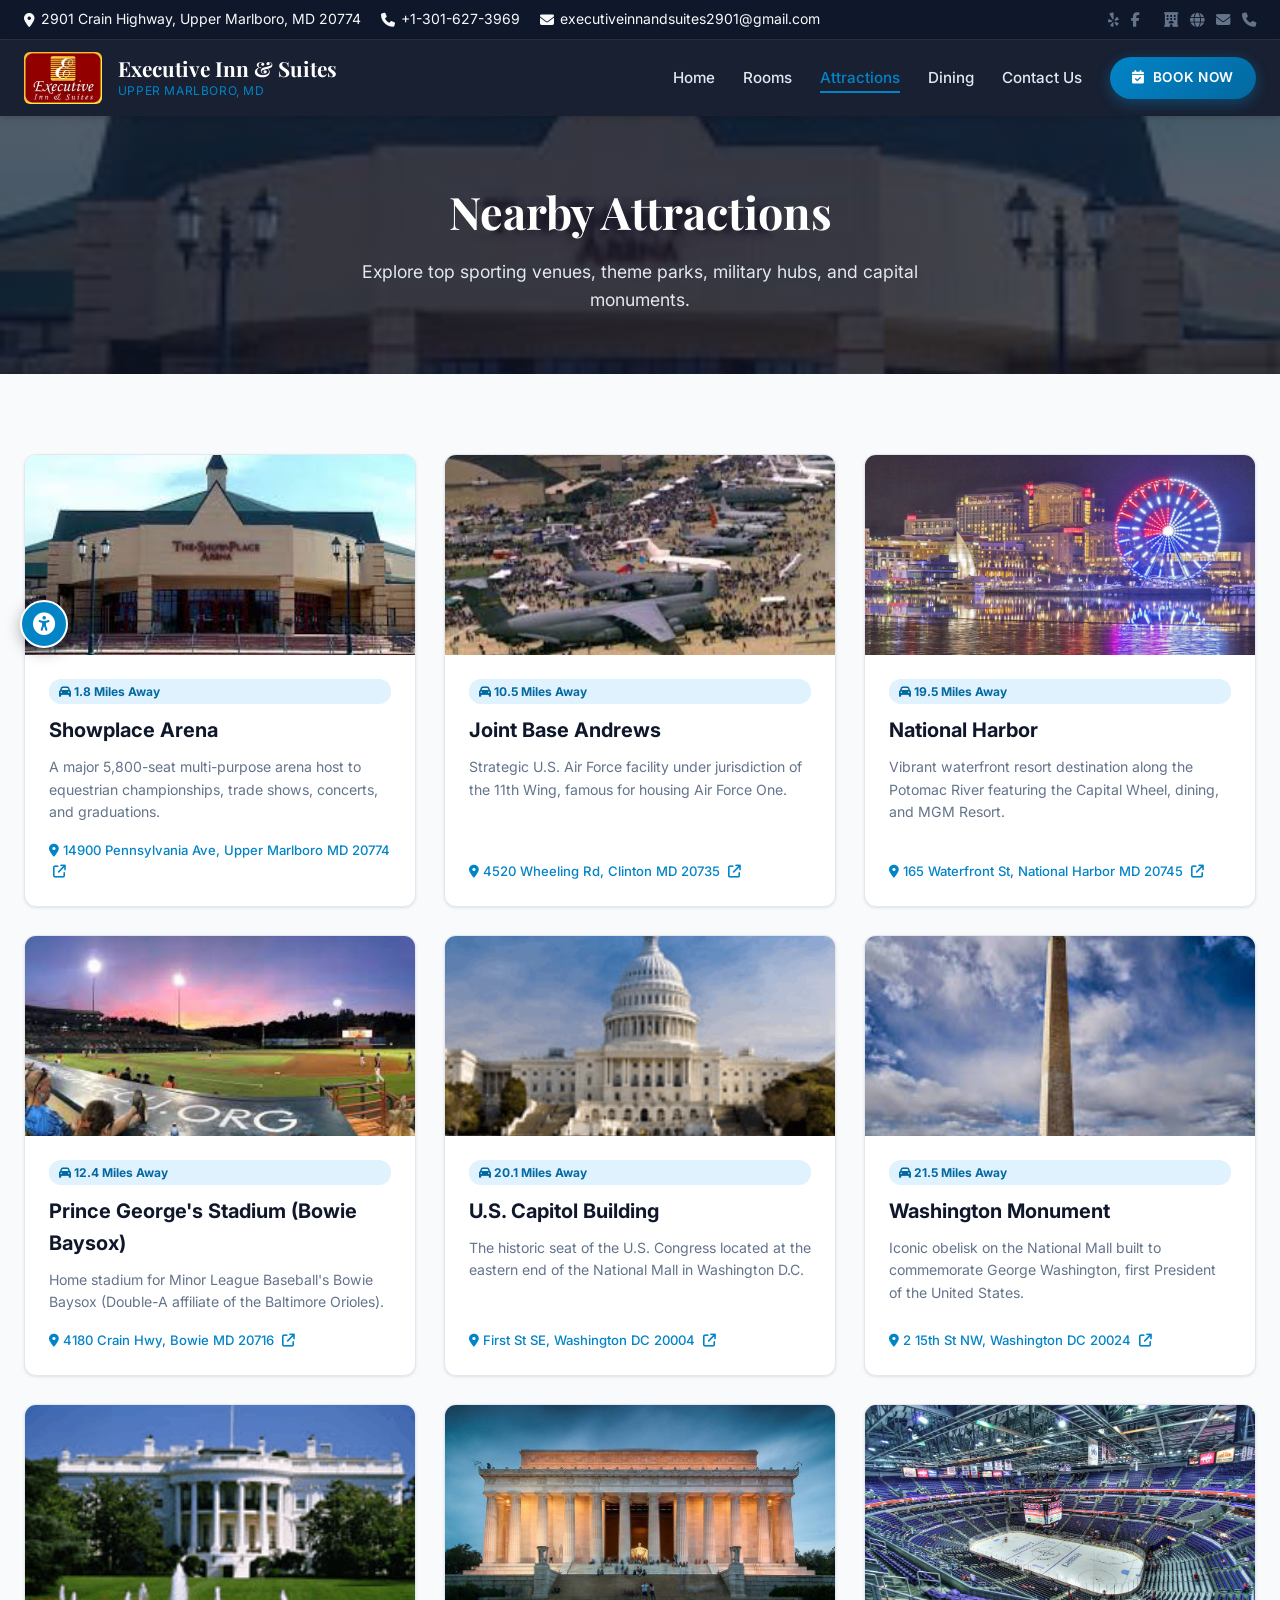
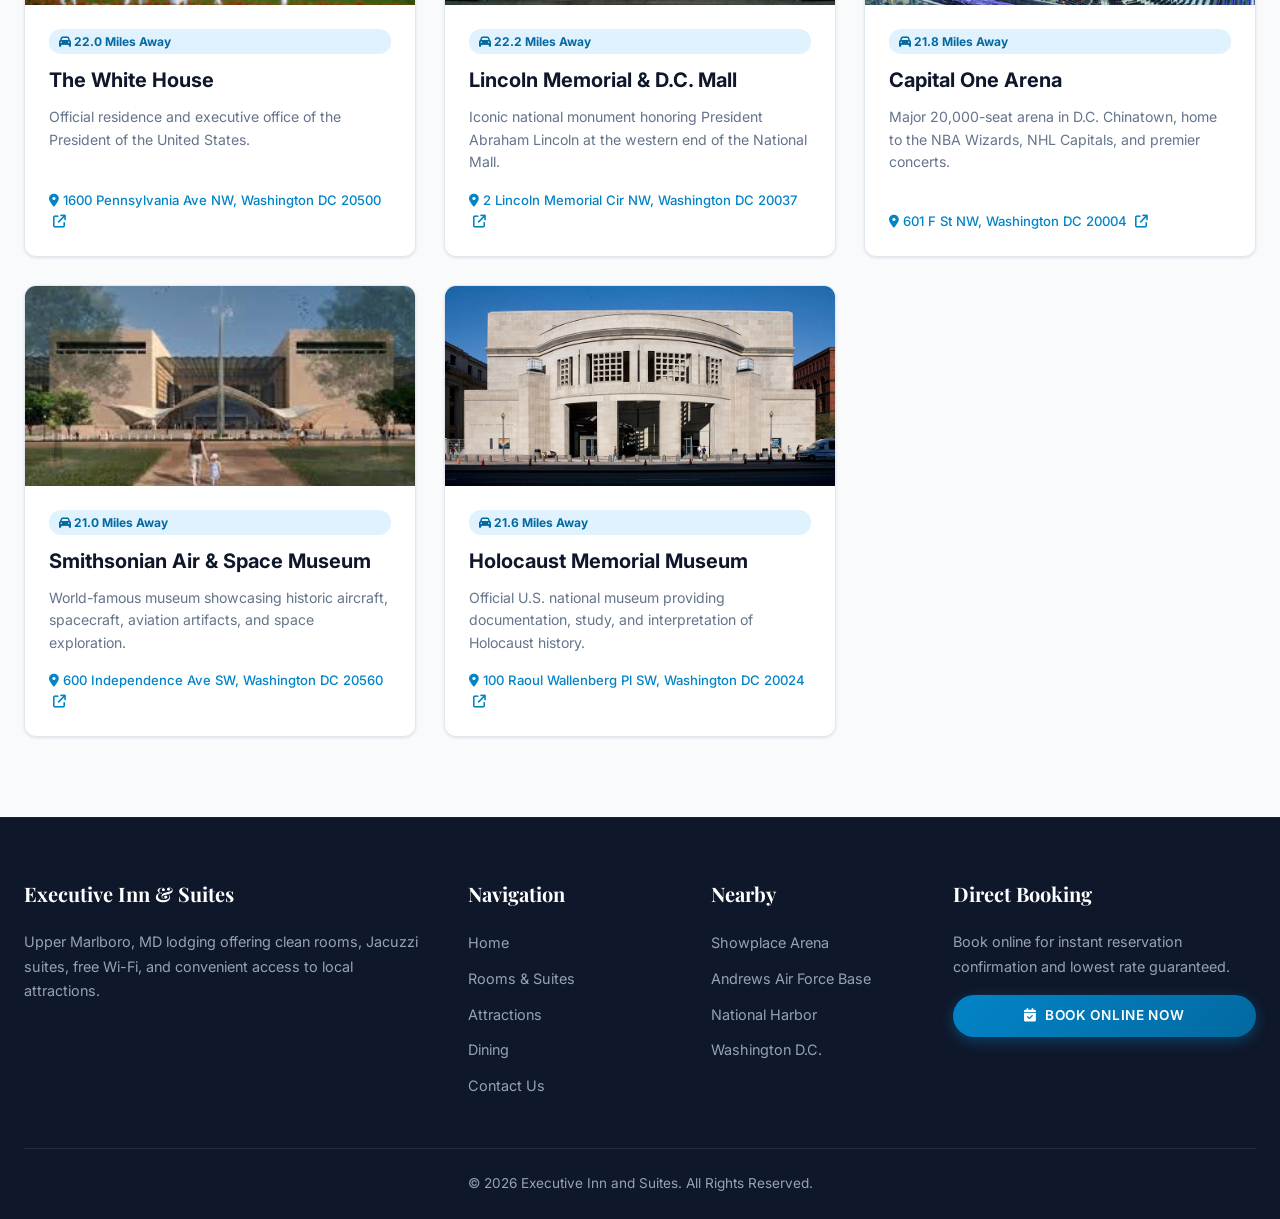
==== commit 3e3e5a11: "Completely remove old UserWay accessibility script and reposition custom Accessibility badge 30% fro" ====
--- a/attractions.html
+++ b/attractions.html
@@ -7,7 +7,7 @@
   <meta name="description" content="Discover top attractions near Executive Inn &amp; Suites Upper Marlboro MD including Showplace Arena, Andrews AFB, National Harbor, and Washington D.C.">
   <link rel="canonical" href="https://www.executiveinnmd.com/attractions.html">
   <link rel="icon" href="assets/images/banner01-128x85.png" type="image/x-icon">
-  <link rel="stylesheet" href="index.css?v=17.0">
+  <link rel="stylesheet" href="index.css?v=18.0">
   <link rel="stylesheet" href="https://cdnjs.cloudflare.com/ajax/libs/font-awesome/6.5.1/css/all.min.css">
   <script src="accessibility.js"></script>
 </head>
--- a/index.css
+++ b/index.css
@@ -880,7 +880,7 @@
 /* Accessibility Widget Styles */
 #a11y-toggle-btn {
   position: fixed;
-  bottom: 85px;
+  bottom: 28vh;
   left: 20px;
   z-index: 99999;
   width: 48px;
@@ -905,7 +905,7 @@
 
 #a11y-panel {
   position: fixed;
-  bottom: 145px;
+  bottom: calc(28vh + 60px);
   left: 20px;
   z-index: 99999;
   width: 310px;
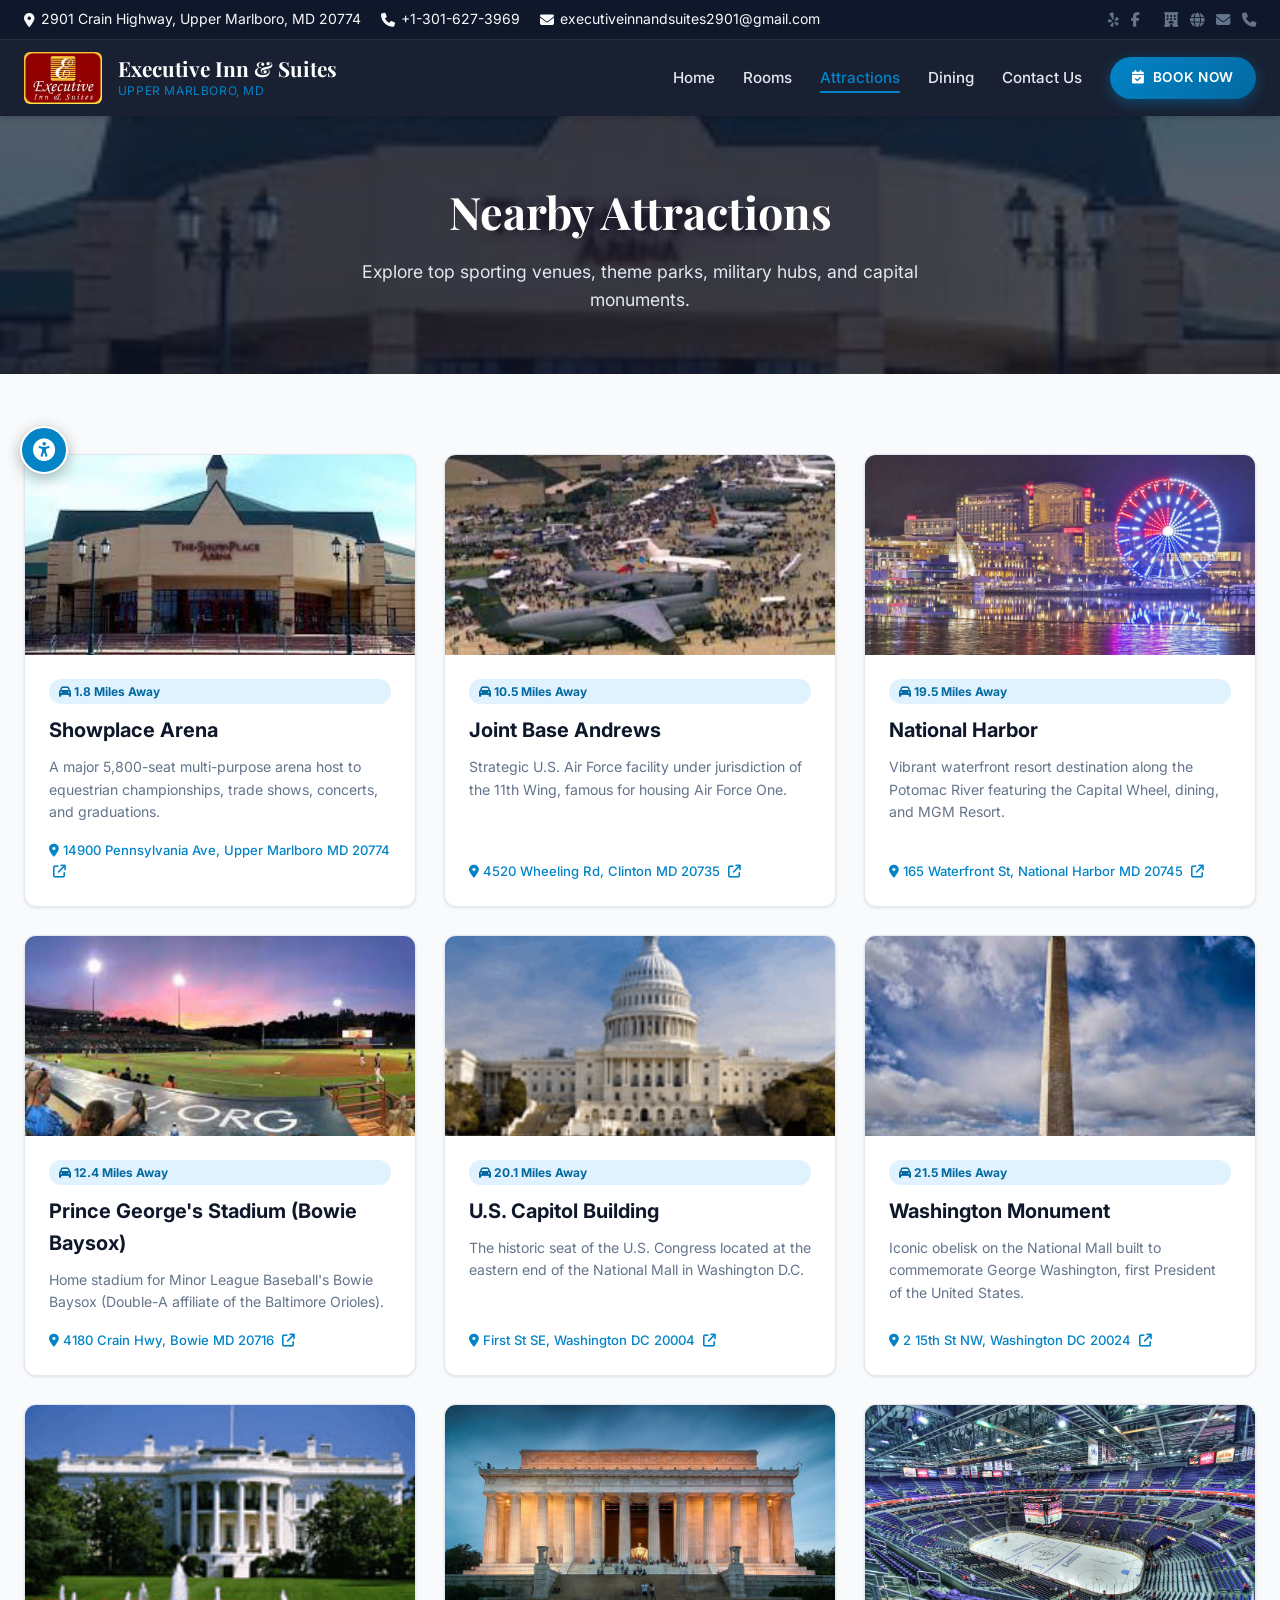
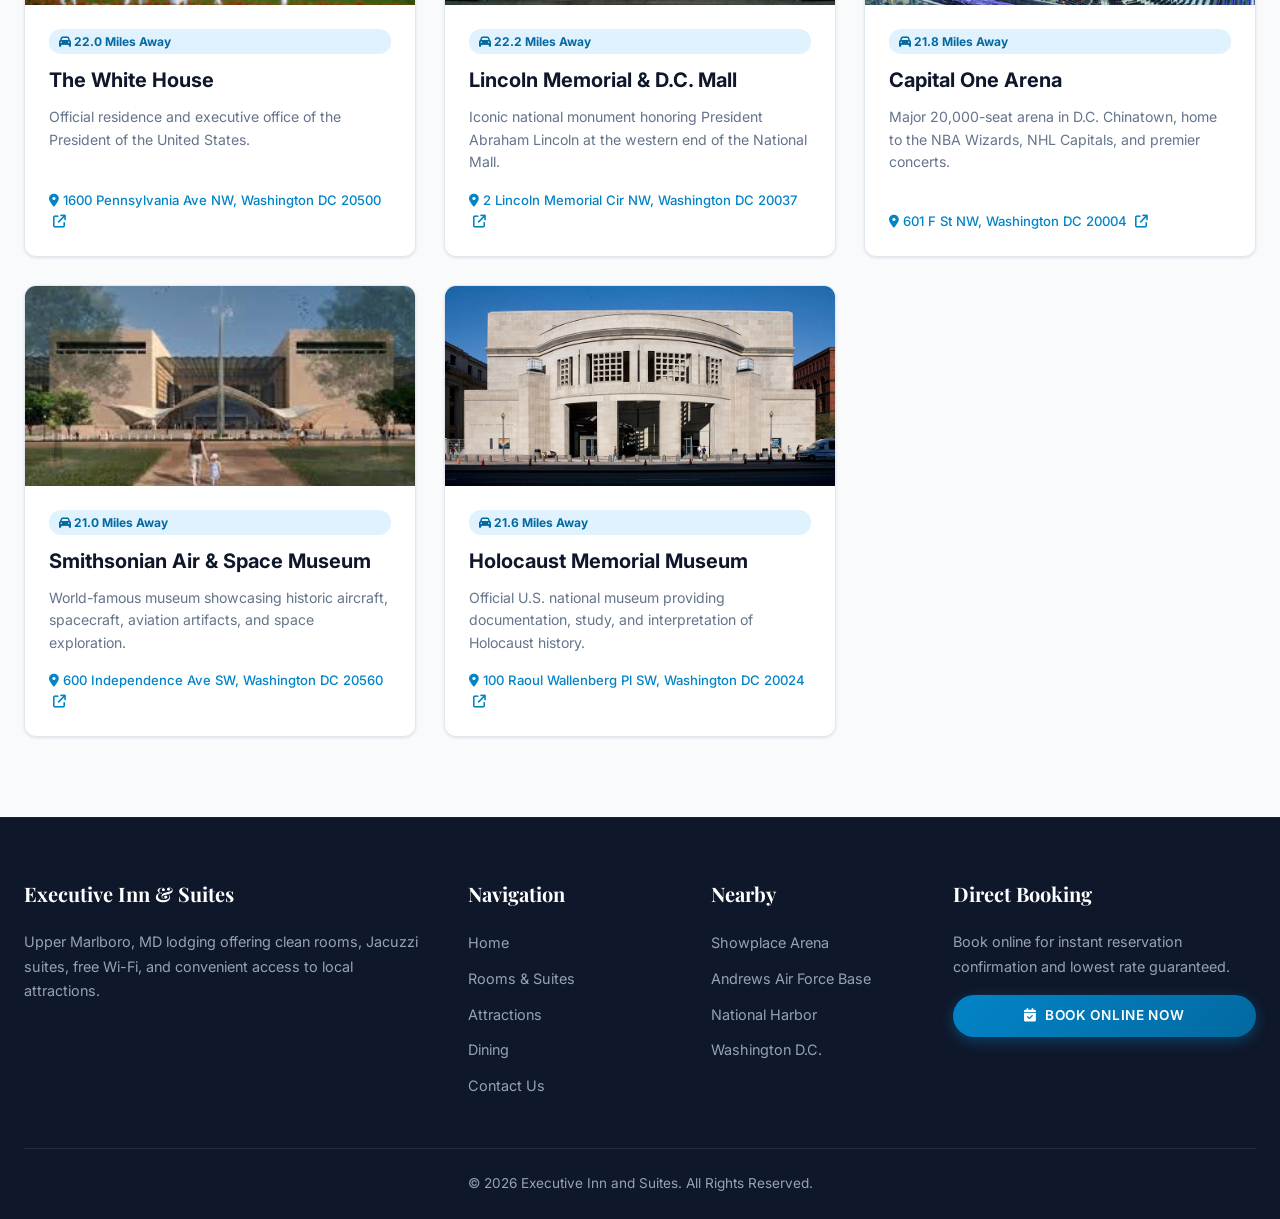
==== commit 44ec4b5a: "Vertically center Accessibility Menu badge on left side of page (top 50% left 20px)" ====
--- a/attractions.html
+++ b/attractions.html
@@ -7,7 +7,7 @@
   <meta name="description" content="Discover top attractions near Executive Inn &amp; Suites Upper Marlboro MD including Showplace Arena, Andrews AFB, National Harbor, and Washington D.C.">
   <link rel="canonical" href="https://www.executiveinnmd.com/attractions.html">
   <link rel="icon" href="assets/images/banner01-128x85.png" type="image/x-icon">
-  <link rel="stylesheet" href="index.css?v=18.0">
+  <link rel="stylesheet" href="index.css?v=19.0">
   <link rel="stylesheet" href="https://cdnjs.cloudflare.com/ajax/libs/font-awesome/6.5.1/css/all.min.css">
   <script src="accessibility.js"></script>
 </head>
--- a/index.css
+++ b/index.css
@@ -880,8 +880,9 @@
 /* Accessibility Widget Styles */
 #a11y-toggle-btn {
   position: fixed;
-  bottom: 28vh;
+  top: 50%;
   left: 20px;
+  transform: translateY(-50%);
   z-index: 99999;
   width: 48px;
   height: 48px;
@@ -899,14 +900,15 @@
 }
 
 #a11y-toggle-btn:hover {
-  transform: scale(1.1);
+  transform: translateY(-50%) scale(1.1);
   background: #0369a1;
 }
 
 #a11y-panel {
   position: fixed;
-  bottom: calc(28vh + 60px);
-  left: 20px;
+  top: 50%;
+  left: 80px;
+  transform: translateY(-50%);
   z-index: 99999;
   width: 310px;
   background: #0f172a;
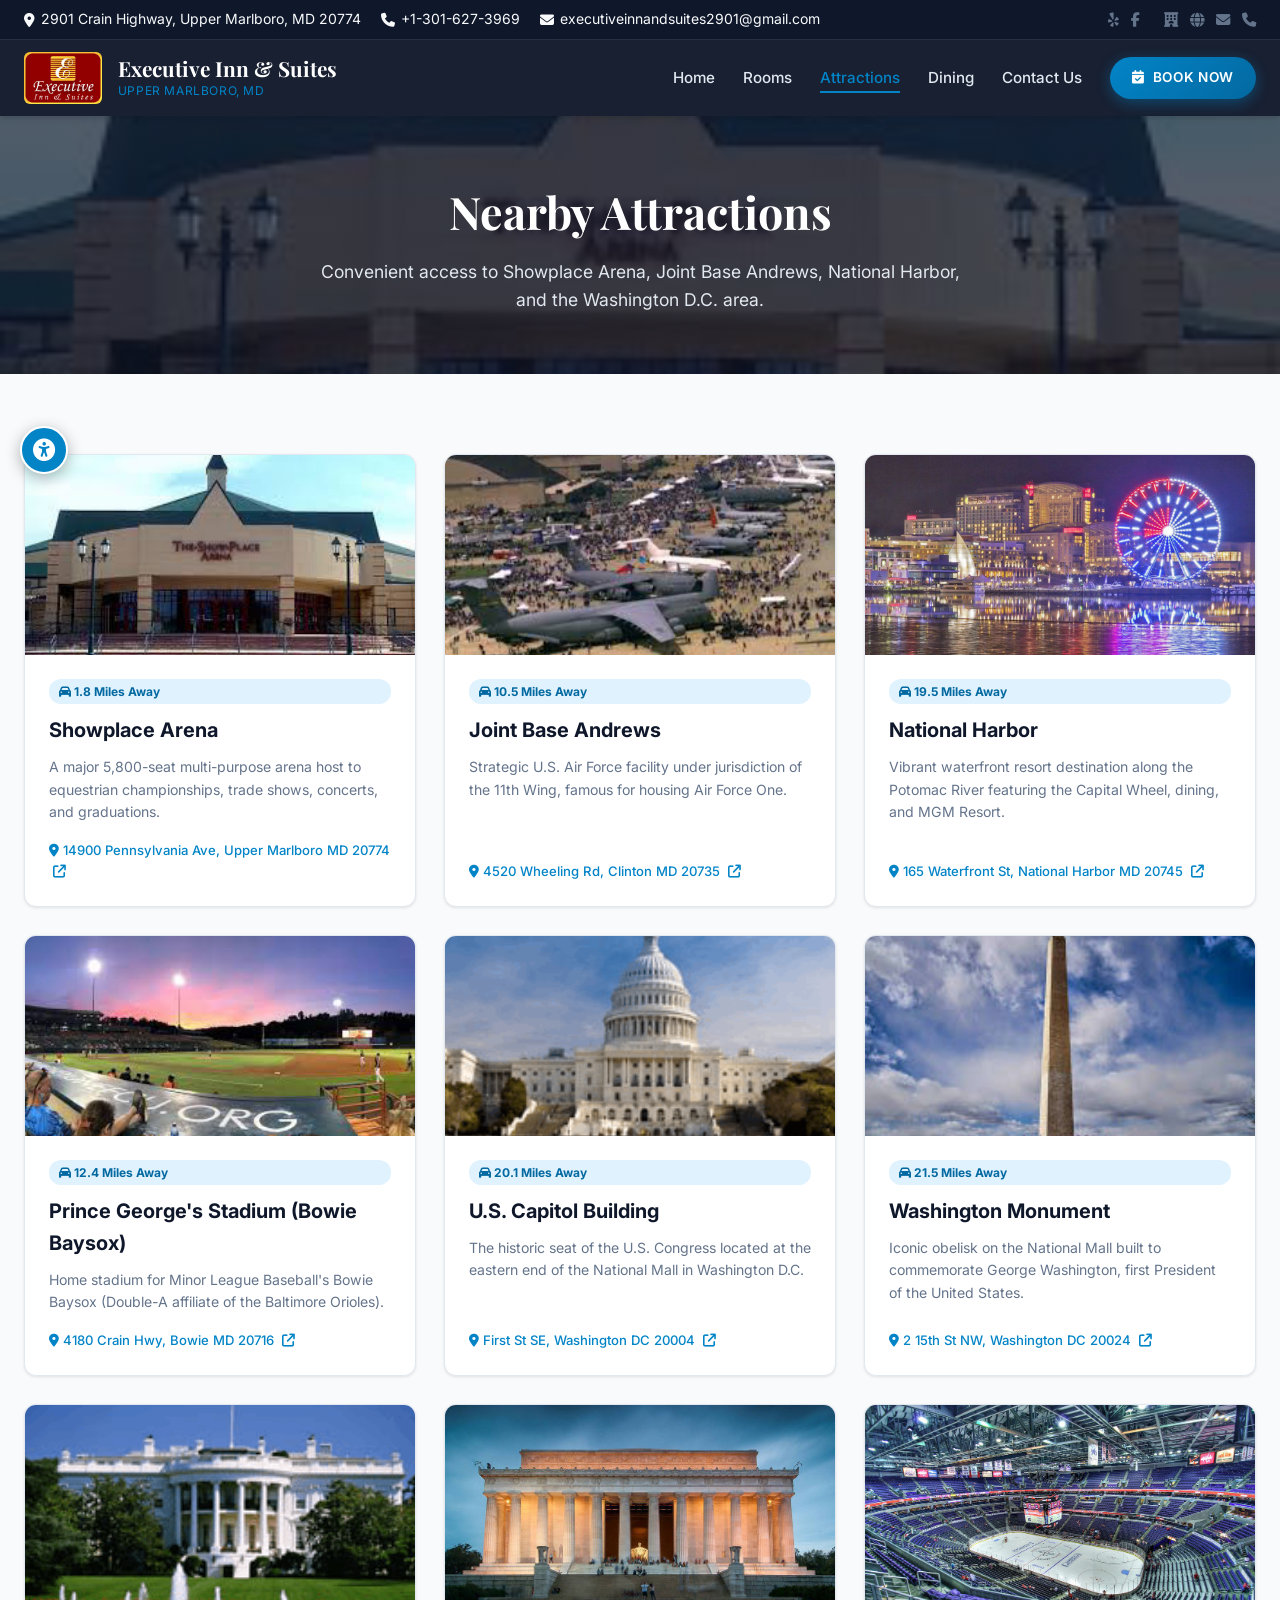
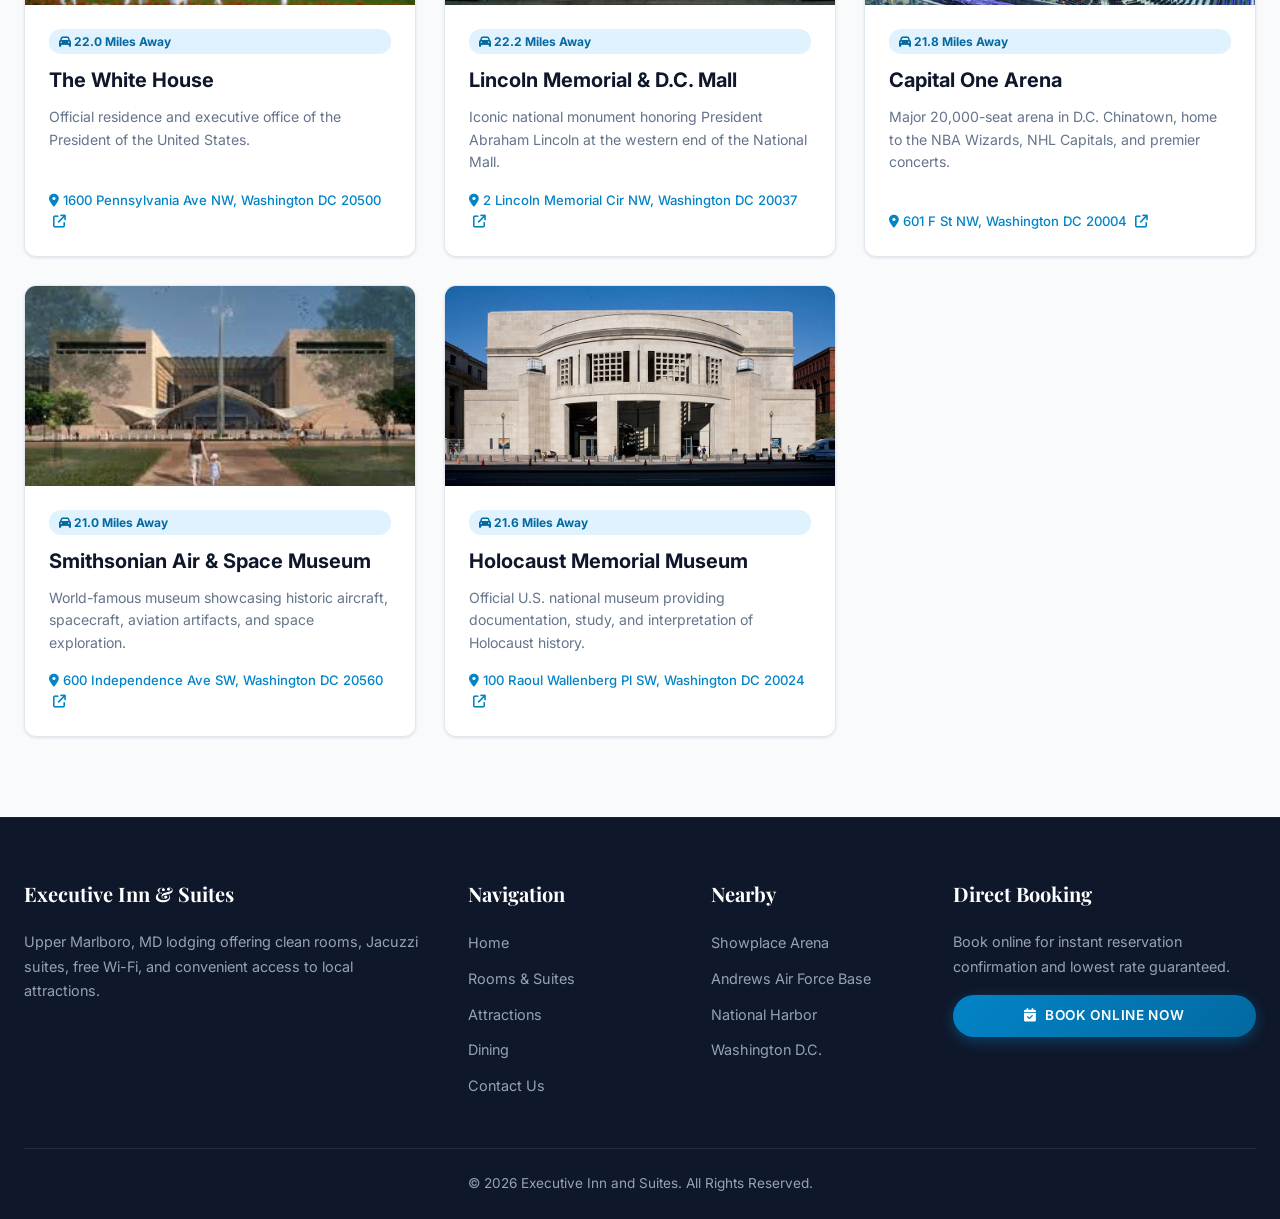
==== commit ce4ac7d2: "Remove meeting room references, simplify copy for midscale audience, and fix HTML tags" ====
--- a/attractions.html
+++ b/attractions.html
@@ -56,7 +56,7 @@
 
   <div style="background: linear-gradient(rgba(15,23,42,0.7), rgba(15,23,42,0.7)), url('assets/images/show-place-arena-278x181.jpg') center/cover; padding: 60px 20px; text-align: center; color: #ffffff;">
     <h1 style="font-family: var(--font-serif); font-size: 2.8rem;">Nearby Attractions</h1>
-    <p style="color: #e2e8f0; font-size: 1.1rem; max-width: 650px; margin: 10px auto 0;">Explore top sporting venues, theme parks, military hubs, and capital monuments.</p>
+    <p style="color: #e2e8f0; font-size: 1.1rem; max-width: 650px; margin: 10px auto 0;">Convenient access to Showplace Arena, Joint Base Andrews, National Harbor, and the Washington D.C. area.</p>
   </div>
 
   <section class="section">
@@ -323,5 +323,4 @@
     });
   </script>
 </body>
-</html>
 </html>
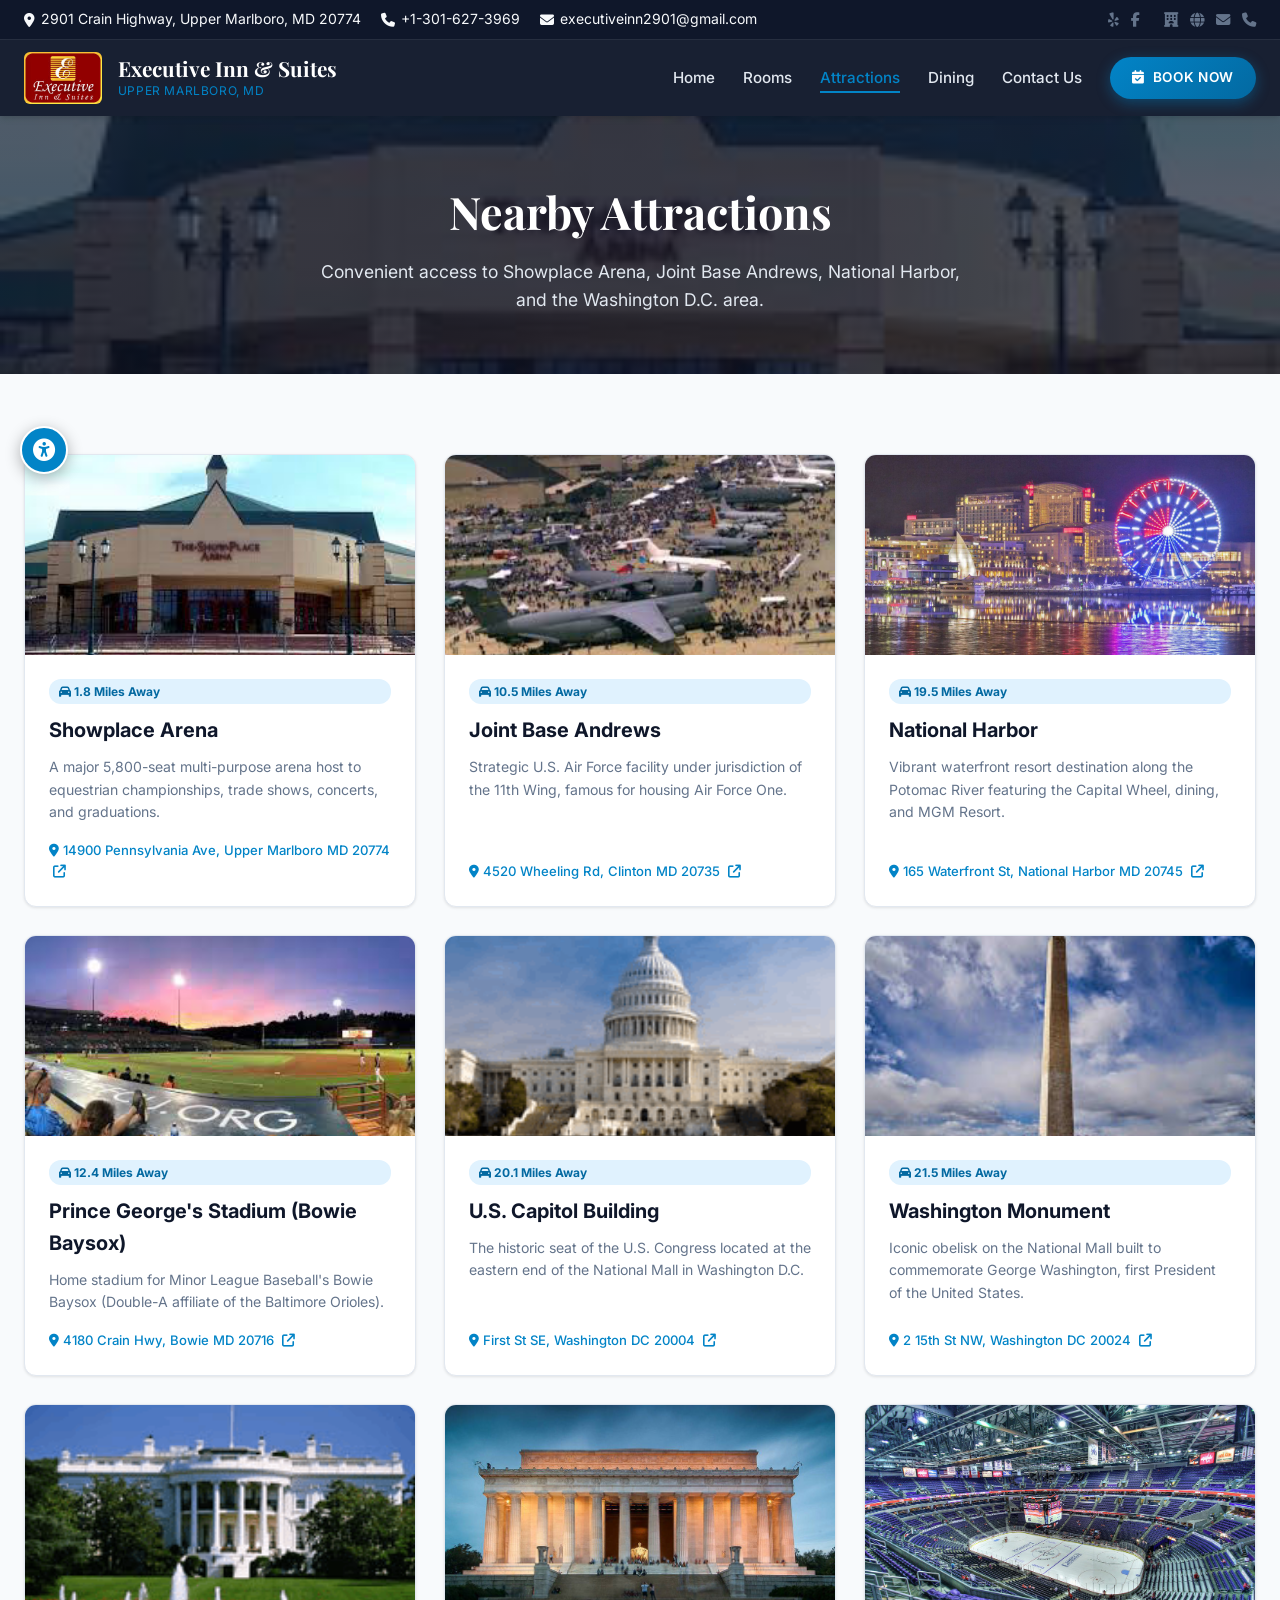
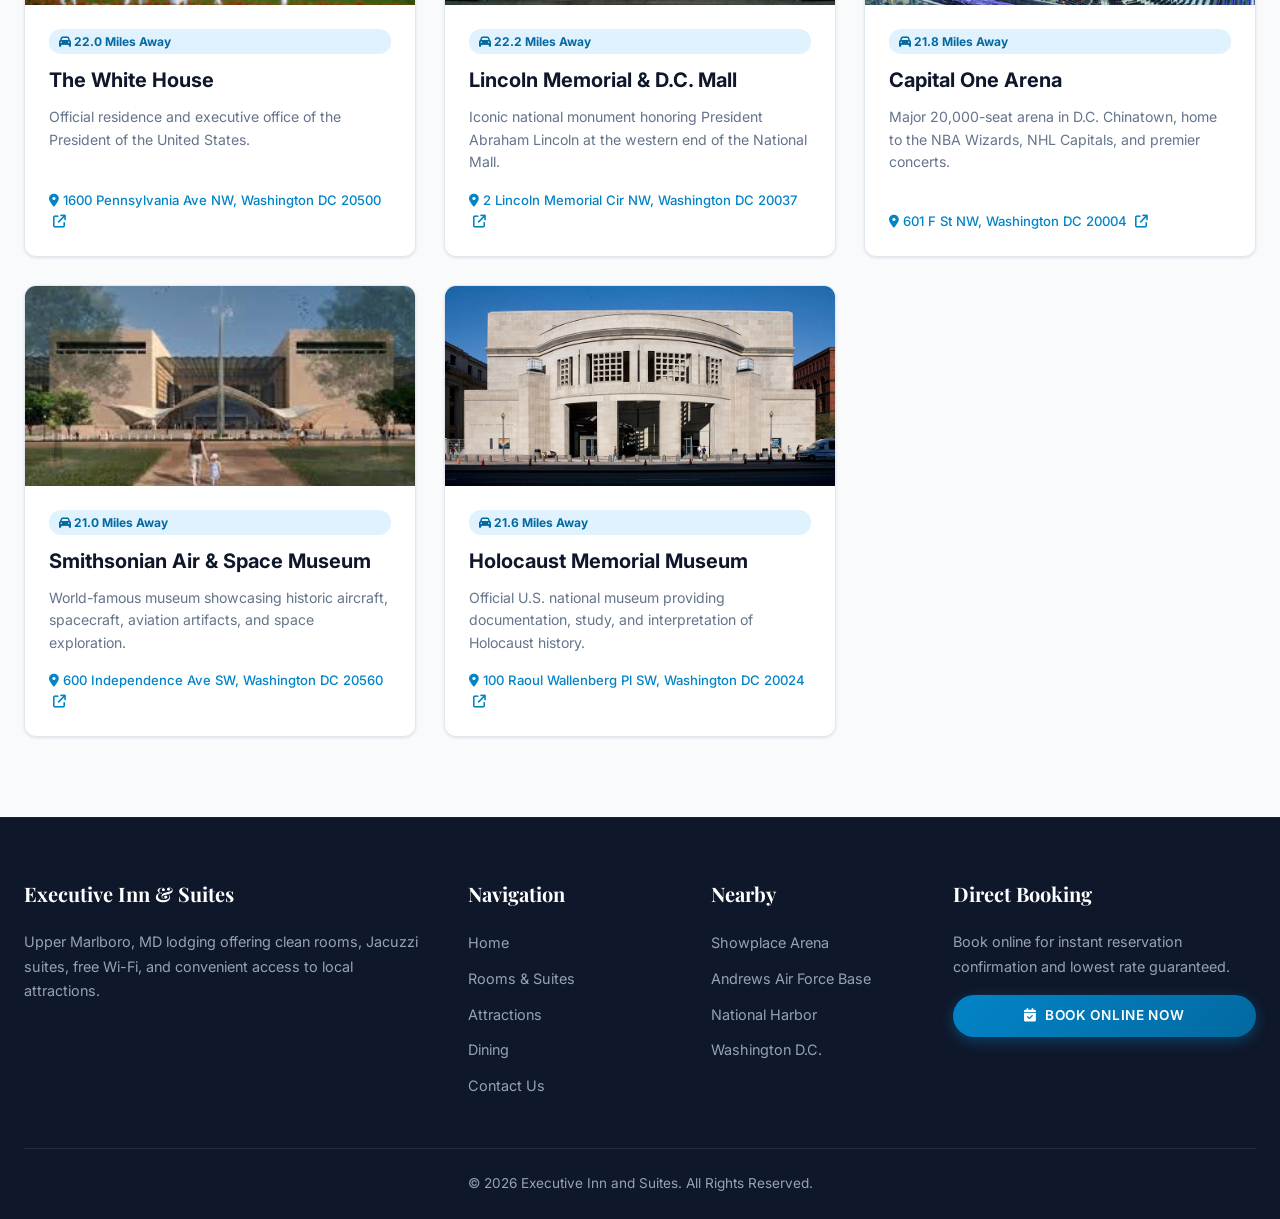
==== commit c0f35440: "Update Executive Inn contact email" ====
--- a/attractions.html
+++ b/attractions.html
@@ -16,7 +16,7 @@
     <div class="header-top-info">
       <a href="https://goo.gl/maps/h1s1gSwGKWCaCMSU7" target="_blank"><i class="fa-solid fa-location-dot"></i> 2901 Crain Highway, Upper Marlboro, MD 20774</a>
       <a href="tel:+13016273969" class="header-phone-btn"><i class="fa-solid fa-phone"></i> +1-301-627-3969</a>
-      <a href="mailto:executiveinnandsuites2901@gmail.com"><i class="fa-solid fa-envelope"></i> executiveinnandsuites2901@gmail.com</a>
+      <a href="mailto:executiveinn2901@gmail.com"><i class="fa-solid fa-envelope"></i> executiveinn2901@gmail.com</a>
     </div>
     <div class="header-social">
       <a href="https://www.yelp.com/biz/executive-inn-and-suites-upper-marlboro" target="_blank" title="Yelp"><i class="fa-brands fa-yelp"></i></a>
@@ -24,7 +24,7 @@
       <a href="https://www.tripadvisor.com/Hotel_Review-g41416-d1391706-Reviews-Executive_Inn_Suites-Upper_Marlboro_Maryland.html" target="_blank" title="TripAdvisor"><i class="fa-brands fa-tripadvisor"></i></a>
       <a href="https://www.booking.com/hotel/us/upper-marlboro-2901-crain-highway.html" target="_blank" title="Booking.com"><i class="fa-solid fa-hotel"></i></a>
       <a href="https://www.expedia.com/Waldorf-Hotels-Executive-Inn-And-Suites.h8254074.Hotel-Information" target="_blank" title="Expedia"><i class="fa-solid fa-globe"></i></a>
-      <a href="mailto:executiveinnandsuites2901@gmail.com" title="Email Us"><i class="fa-solid fa-envelope"></i></a>
+      <a href="mailto:executiveinn2901@gmail.com" title="Email Us"><i class="fa-solid fa-envelope"></i></a>
       <a href="tel:+13016273969" title="Call Us"><i class="fa-solid fa-phone"></i></a>
     </div>
   </div>
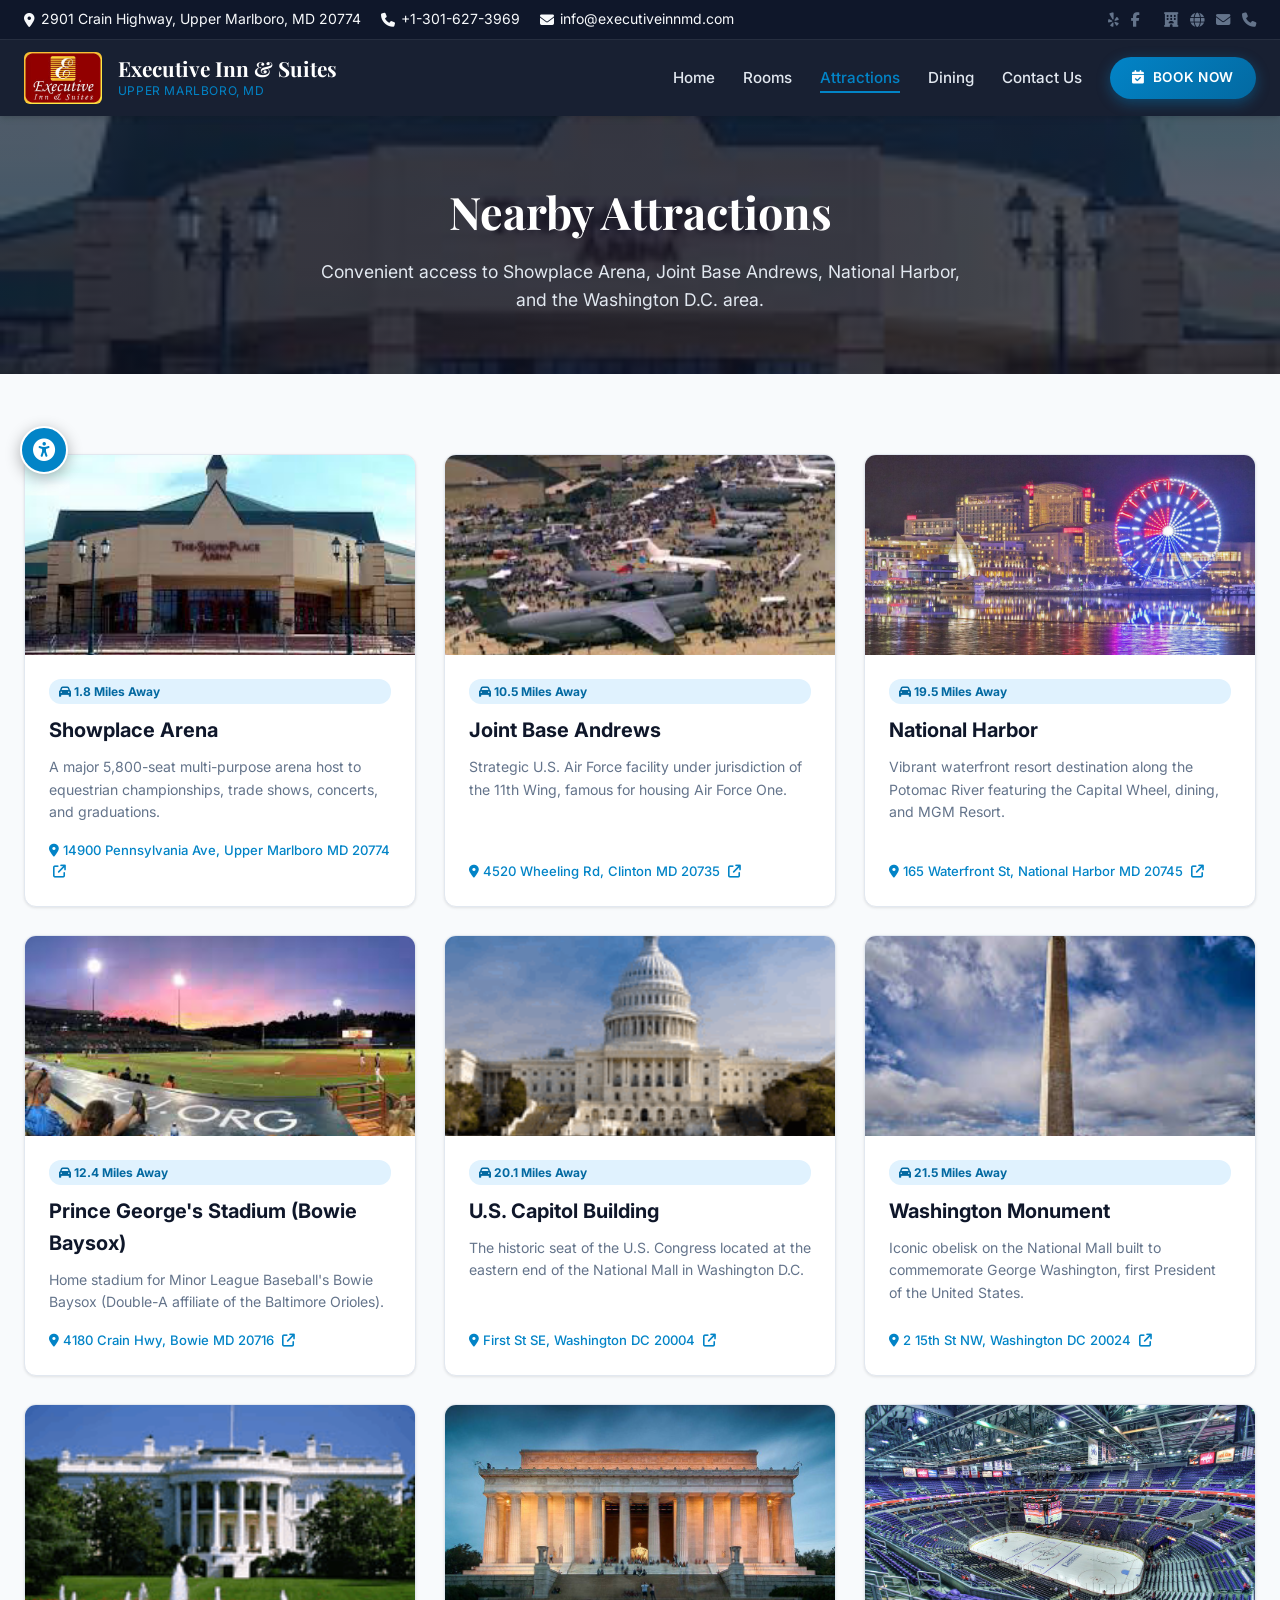
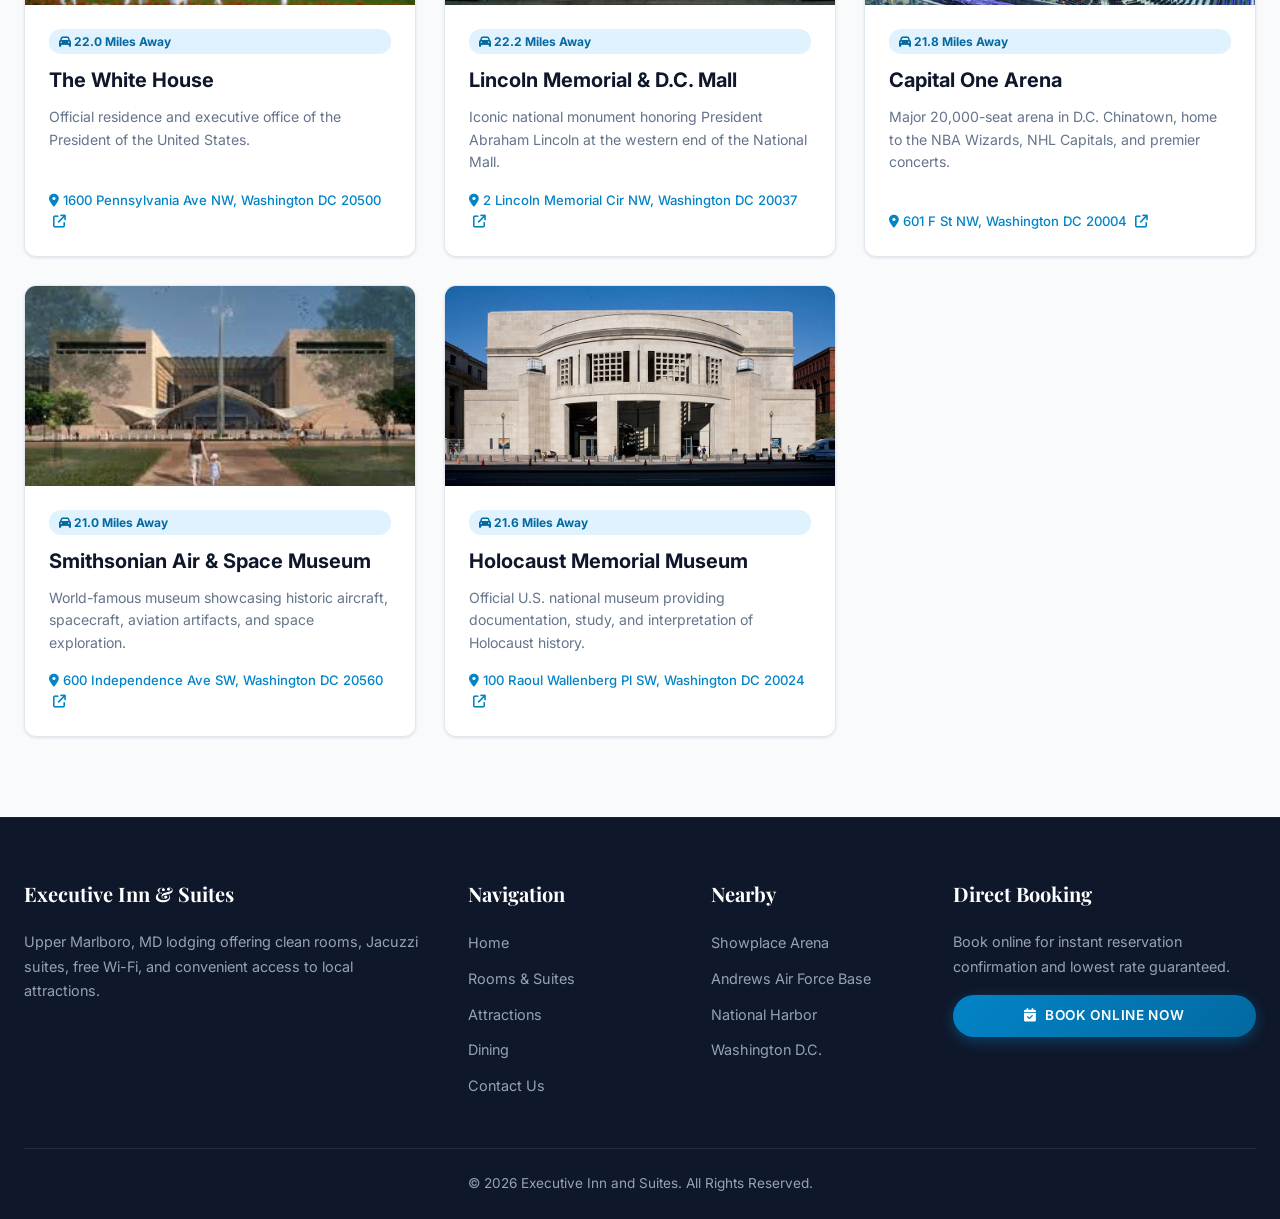
==== commit 421d3a65: "Update Executive Inn website email" ====
--- a/attractions.html
+++ b/attractions.html
@@ -16,7 +16,7 @@
     <div class="header-top-info">
       <a href="https://goo.gl/maps/h1s1gSwGKWCaCMSU7" target="_blank"><i class="fa-solid fa-location-dot"></i> 2901 Crain Highway, Upper Marlboro, MD 20774</a>
       <a href="tel:+13016273969" class="header-phone-btn"><i class="fa-solid fa-phone"></i> +1-301-627-3969</a>
-      <a href="mailto:executiveinn2901@gmail.com"><i class="fa-solid fa-envelope"></i> executiveinn2901@gmail.com</a>
+      <a href="mailto:info@executiveinnmd.com"><i class="fa-solid fa-envelope"></i> info@executiveinnmd.com</a>
     </div>
     <div class="header-social">
       <a href="https://www.yelp.com/biz/executive-inn-and-suites-upper-marlboro" target="_blank" title="Yelp"><i class="fa-brands fa-yelp"></i></a>
@@ -24,7 +24,7 @@
       <a href="https://www.tripadvisor.com/Hotel_Review-g41416-d1391706-Reviews-Executive_Inn_Suites-Upper_Marlboro_Maryland.html" target="_blank" title="TripAdvisor"><i class="fa-brands fa-tripadvisor"></i></a>
       <a href="https://www.booking.com/hotel/us/upper-marlboro-2901-crain-highway.html" target="_blank" title="Booking.com"><i class="fa-solid fa-hotel"></i></a>
       <a href="https://www.expedia.com/Waldorf-Hotels-Executive-Inn-And-Suites.h8254074.Hotel-Information" target="_blank" title="Expedia"><i class="fa-solid fa-globe"></i></a>
-      <a href="mailto:executiveinn2901@gmail.com" title="Email Us"><i class="fa-solid fa-envelope"></i></a>
+      <a href="mailto:info@executiveinnmd.com" title="Email Us"><i class="fa-solid fa-envelope"></i></a>
       <a href="tel:+13016273969" title="Call Us"><i class="fa-solid fa-phone"></i></a>
     </div>
   </div>
